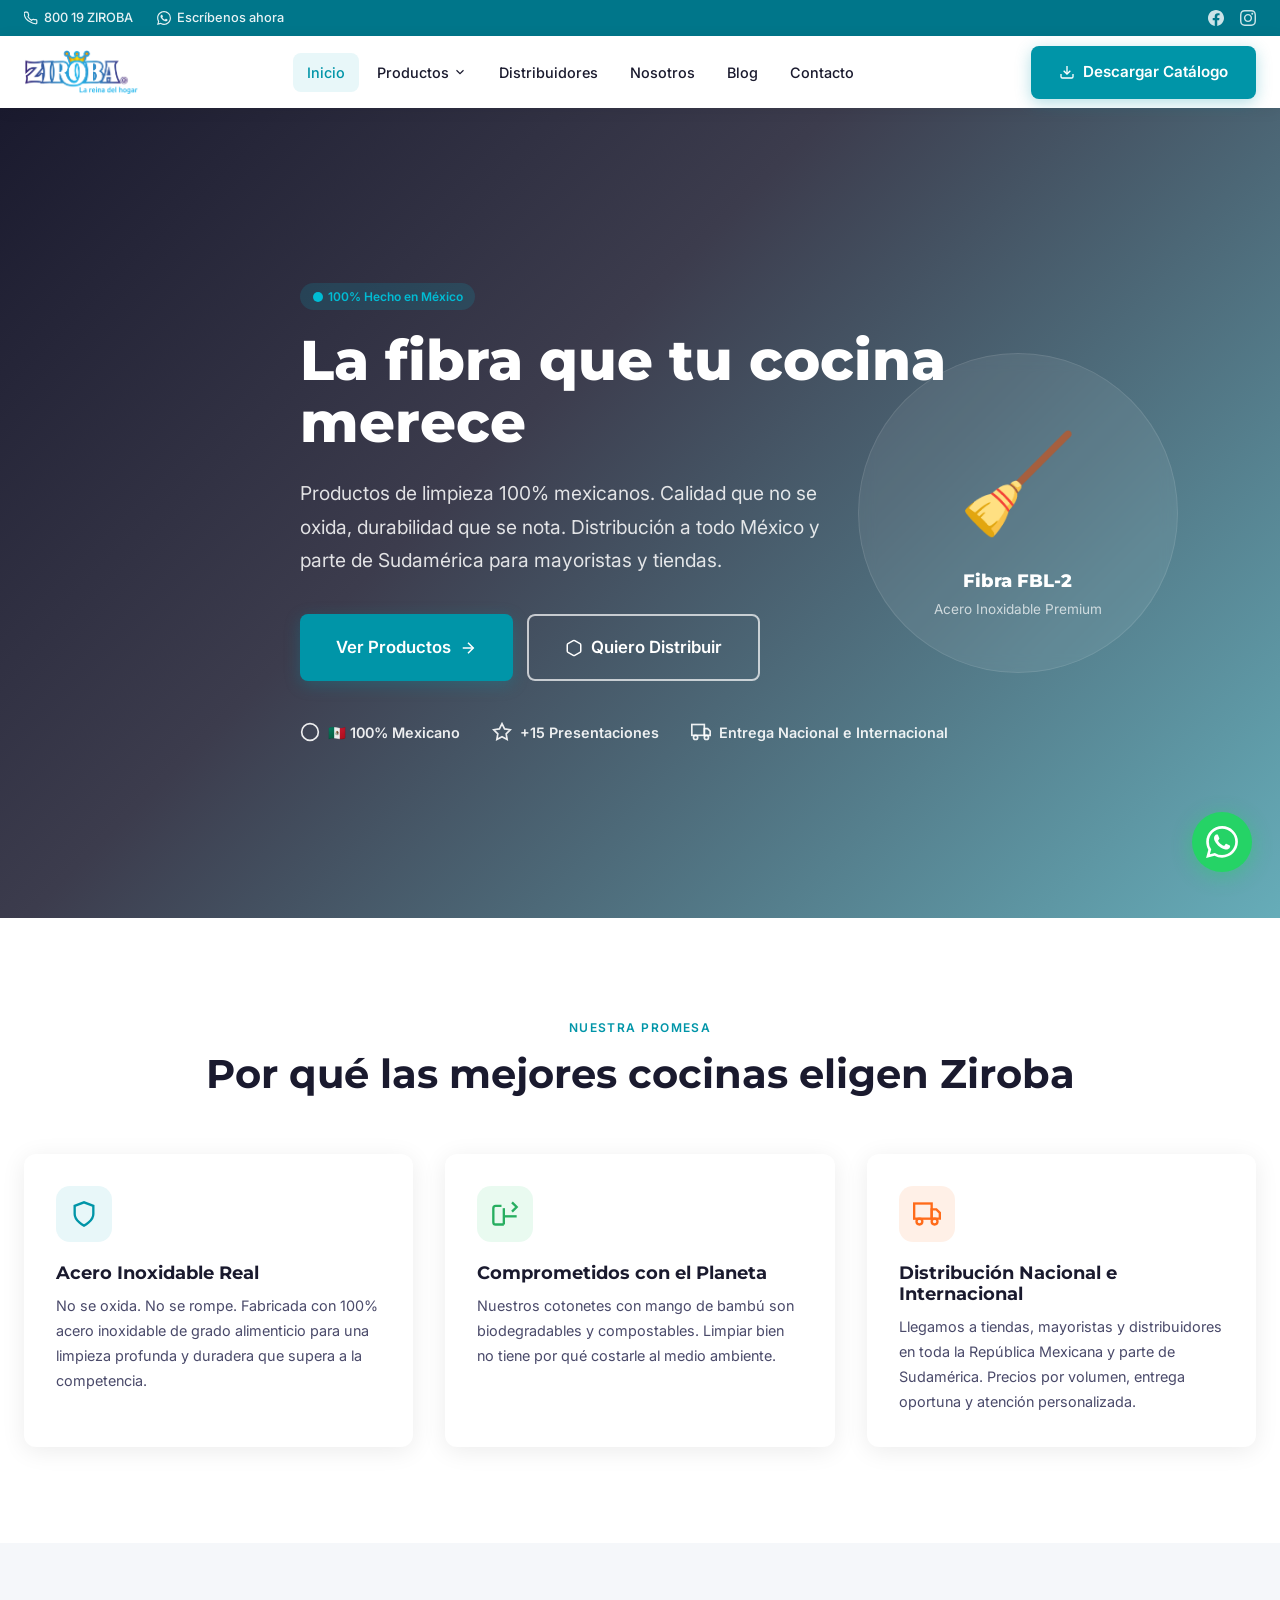
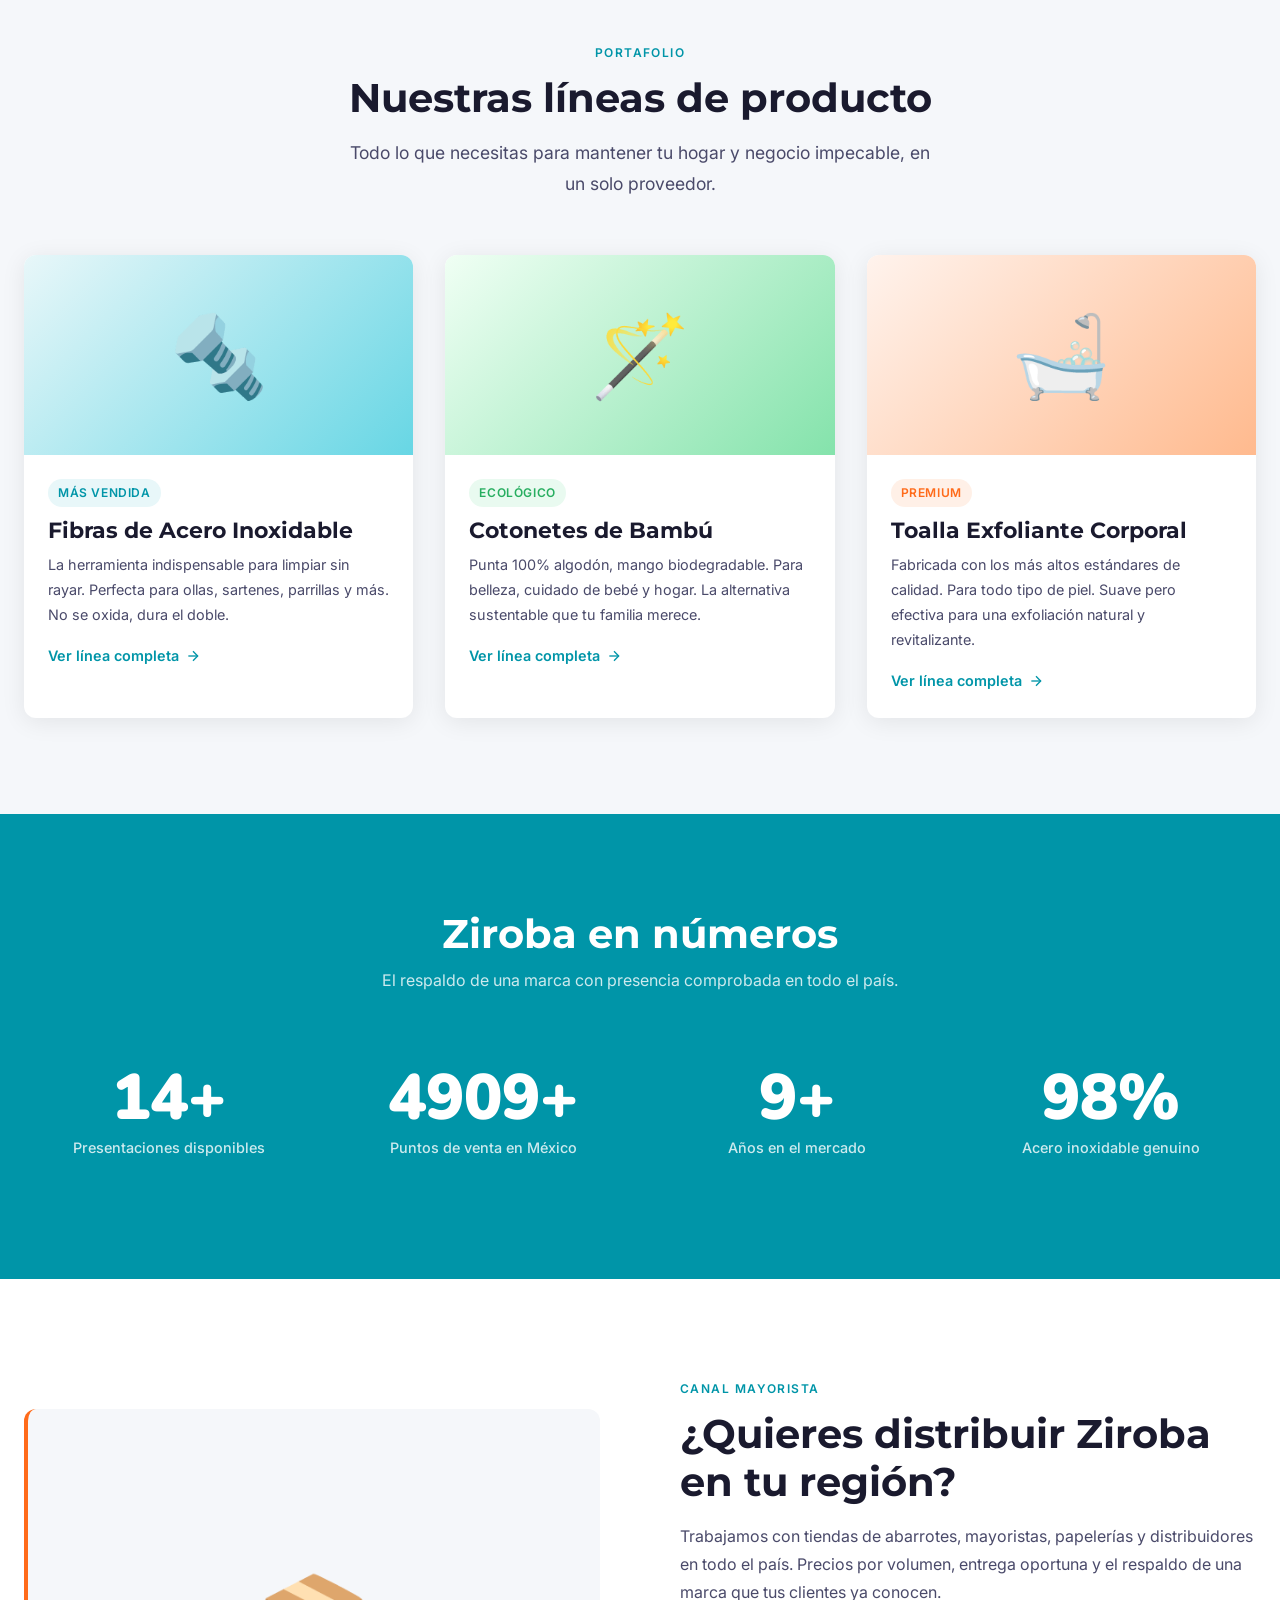
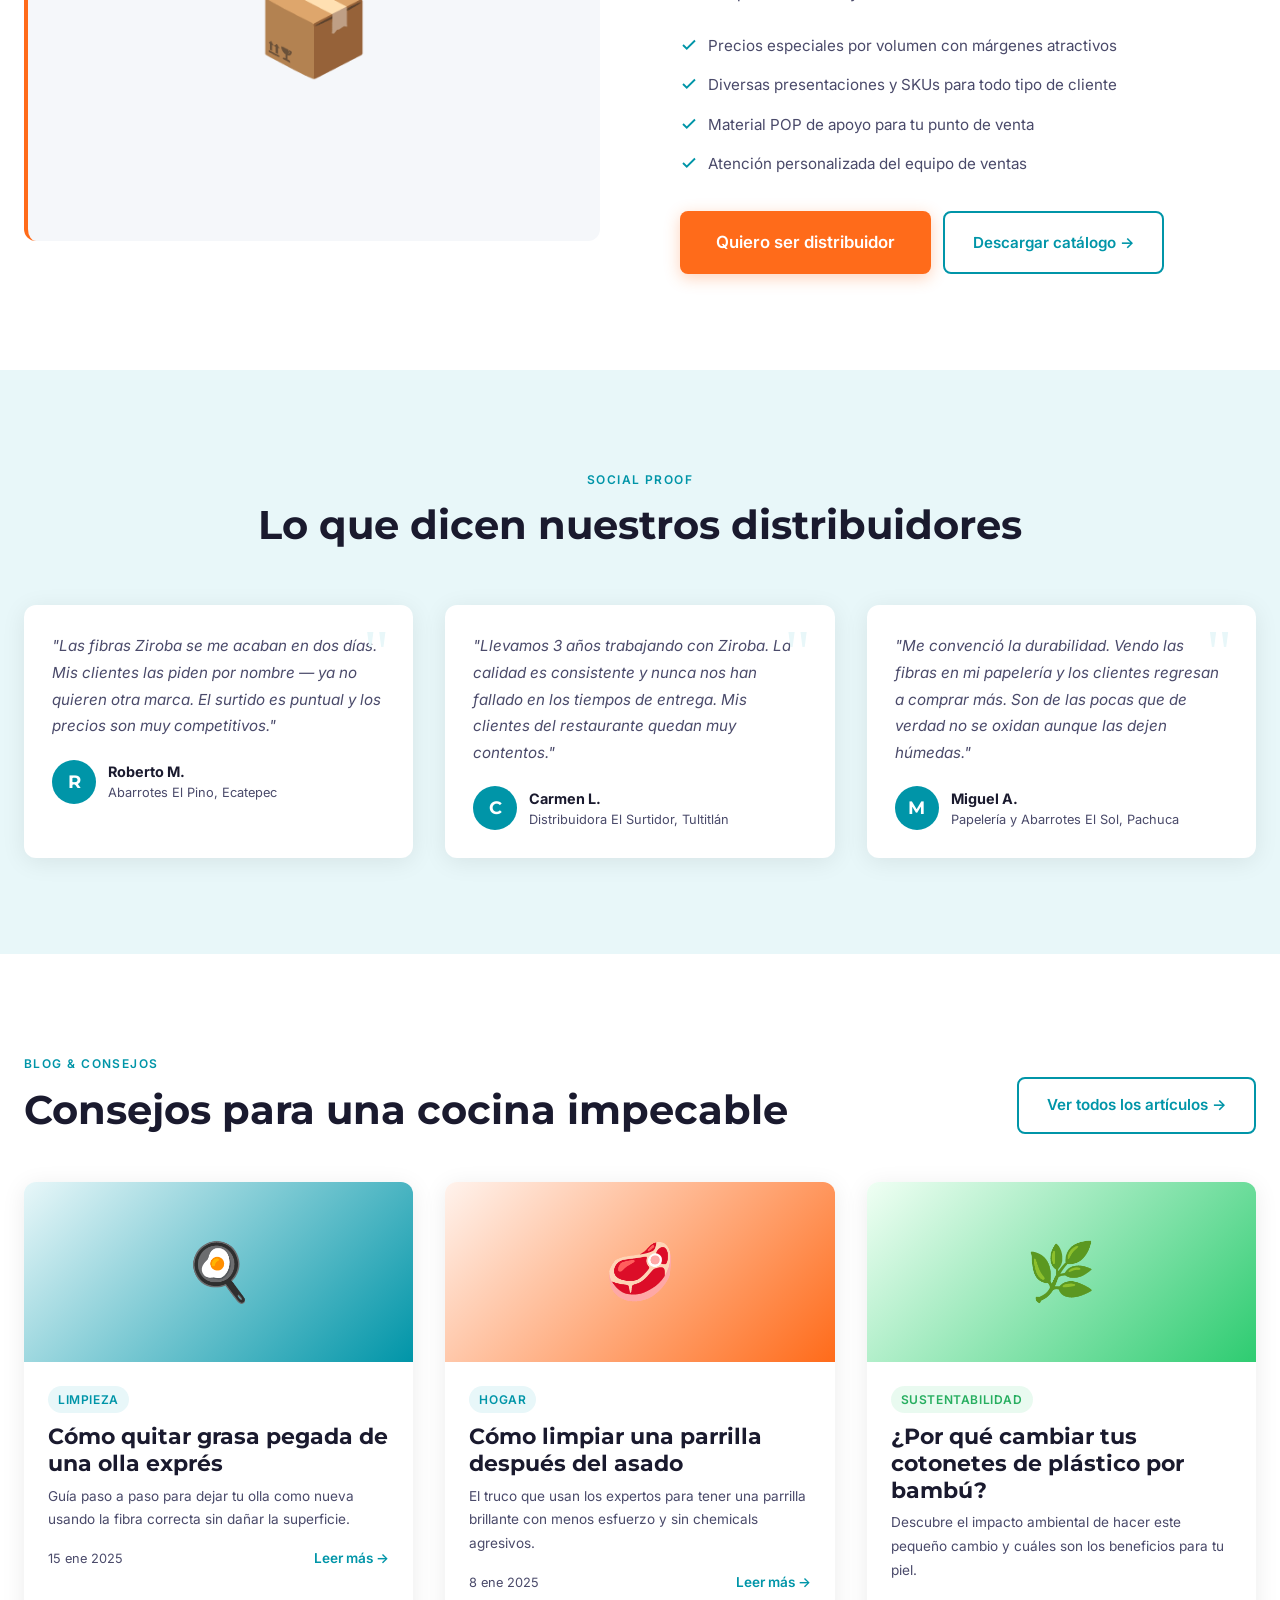
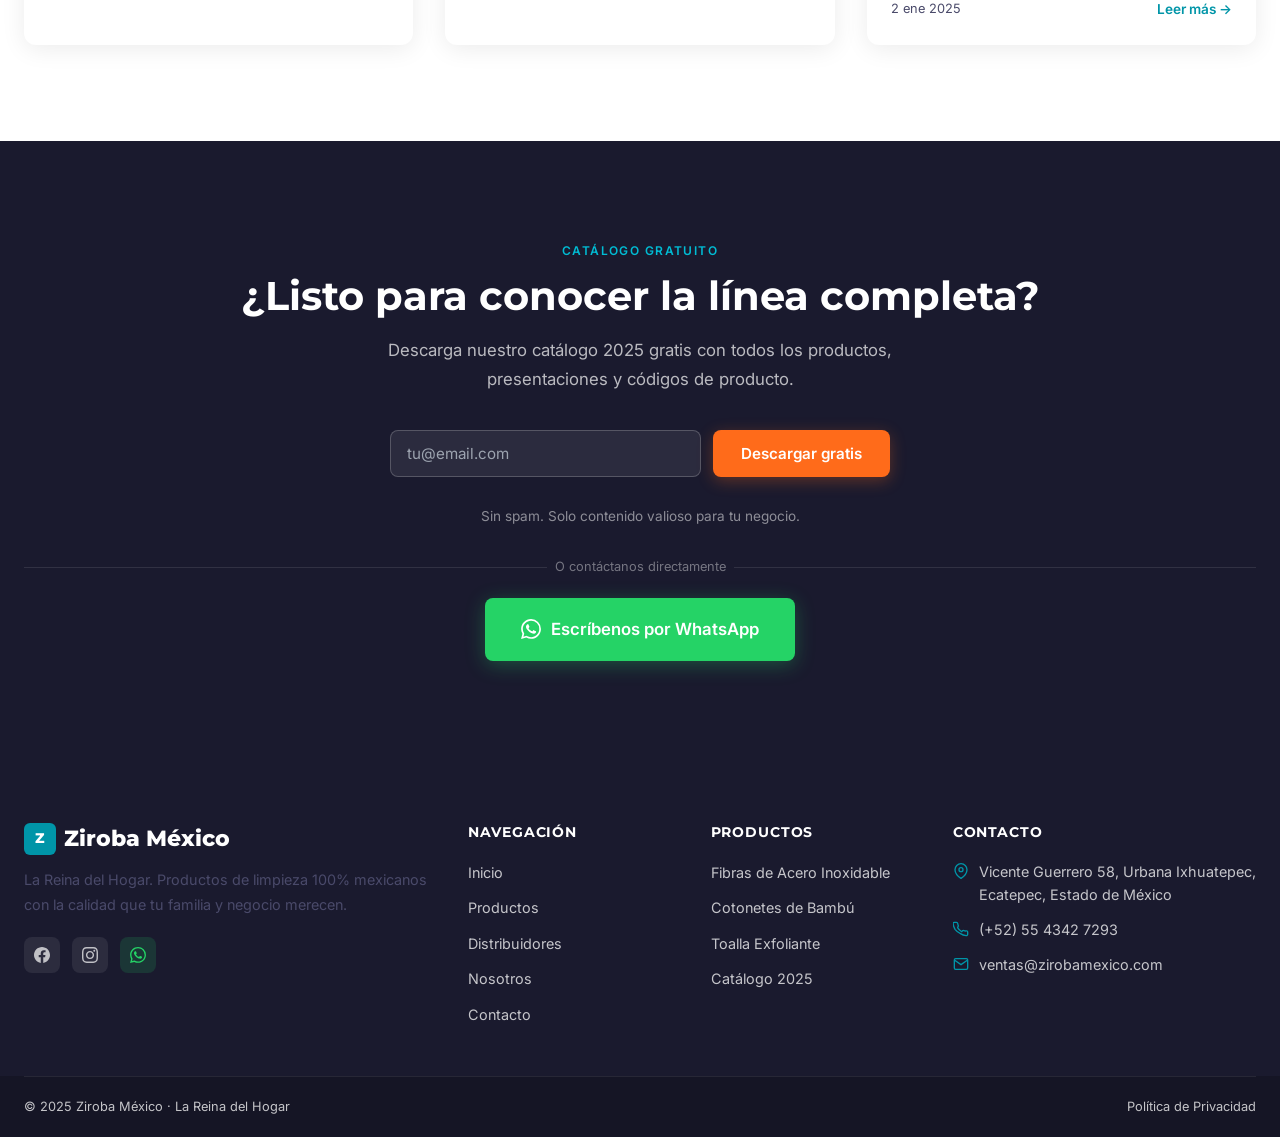
==== index.html @ 5c54e31a "CAMBIOS CON CLAUDE" ====
<!DOCTYPE html>
<html lang="es-MX">
<head>
  <meta charset="UTF-8">
  <meta name="viewport" content="width=device-width, initial-scale=1.0">
  <title>Ziroba México — Fibras de Acero Inoxidable y Productos de Limpieza para el Hogar</title>
  <meta name="description" content="Distribuidores de fibras de acero inoxidable, cotonetes y productos de limpieza 100% mexicanos. Venta por mayoreo para distribuidores y tiendas. Conoce nuestro catálogo.">
  <meta property="og:title" content="Ziroba México — La Reina del Hogar">
  <meta property="og:description" content="Fibras de acero inoxidable y productos de limpieza 100% mexicanos. Distribución nacional para mayoristas y tiendas.">
  <meta property="og:type" content="website">
  <link rel="stylesheet" href="css/main.css">
</head>
<body>

  <!-- UTILITY BAR -->
  <div class="utility-bar">
    <div class="container">
      <div class="utility-bar__inner">
        <div class="utility-bar__contact">
          <a href="tel:+525543427293" class="utility-bar__item">
            <svg xmlns="http://www.w3.org/2000/svg" viewBox="0 0 24 24" fill="none" stroke="currentColor" stroke-width="2"><path d="M22 16.92v3a2 2 0 01-2.18 2 19.79 19.79 0 01-8.63-3.07A19.5 19.5 0 013.07 12.5 19.79 19.79 0 01.12 4 2 2 0 012.1 2h3a2 2 0 012 1.72c.127.96.361 1.903.7 2.81a2 2 0 01-.45 2.11L6.91 9.91a16 16 0 006.17 6.17l1.08-1.34a2 2 0 012.11-.45c.907.339 1.85.573 2.81.7A2 2 0 0122 16.92z"/></svg>
            800 19 ZIROBA
          </a>
          <a href="https://wa.me/525543427293?text=Hola%2C+me+interesa+conocer+los+productos+Ziroba+y+ser+distribuidor." target="_blank" rel="noopener" class="utility-bar__item">
            <svg xmlns="http://www.w3.org/2000/svg" viewBox="0 0 24 24" fill="currentColor"><path d="M17.472 14.382c-.297-.149-1.758-.867-2.03-.967-.273-.099-.471-.148-.67.15-.197.297-.767.966-.94 1.164-.173.199-.347.223-.644.075-.297-.15-1.255-.463-2.39-1.475-.883-.788-1.48-1.761-1.653-2.059-.173-.297-.018-.458.13-.606.134-.133.298-.347.446-.52.149-.174.198-.298.298-.497.099-.198.05-.371-.025-.52-.075-.149-.669-1.612-.916-2.207-.242-.579-.487-.5-.669-.51-.173-.008-.371-.01-.57-.01-.198 0-.52.074-.792.372-.272.297-1.04 1.016-1.04 2.479 0 1.462 1.065 2.875 1.213 3.074.149.198 2.096 3.2 5.077 4.487.709.306 1.262.489 1.694.625.712.227 1.36.195 1.871.118.571-.085 1.758-.719 2.006-1.413.248-.694.248-1.289.173-1.413-.074-.124-.272-.198-.57-.347m-5.421 7.403h-.004a9.87 9.87 0 01-5.031-1.378l-.361-.214-3.741.982.998-3.648-.235-.374a9.86 9.86 0 01-1.51-5.26c.001-5.45 4.436-9.884 9.888-9.884 2.64 0 5.122 1.03 6.988 2.898a9.825 9.825 0 012.893 6.994c-.003 5.45-4.437 9.884-9.885 9.884m8.413-18.297A11.815 11.815 0 0012.05 0C5.495 0 .16 5.335.157 11.892c0 2.096.547 4.142 1.588 5.945L.057 24l6.305-1.654a11.882 11.882 0 005.683 1.448h.005c6.554 0 11.89-5.335 11.893-11.893a11.821 11.821 0 00-3.48-8.413z"/></svg>
            Escríbenos ahora
          </a>
        </div>
        <div class="utility-bar__socials">
          <a href="#" aria-label="Facebook" rel="noopener">
            <svg xmlns="http://www.w3.org/2000/svg" viewBox="0 0 24 24" fill="currentColor"><path d="M24 12.073c0-6.627-5.373-12-12-12s-12 5.373-12 12c0 5.99 4.388 10.954 10.125 11.854v-8.385H7.078v-3.47h3.047V9.43c0-3.007 1.792-4.669 4.533-4.669 1.312 0 2.686.235 2.686.235v2.953H15.83c-1.491 0-1.956.925-1.956 1.874v2.25h3.328l-.532 3.47h-2.796v8.385C19.612 23.027 24 18.062 24 12.073z"/></svg>
          </a>
          <a href="#" aria-label="Instagram" rel="noopener">
            <svg xmlns="http://www.w3.org/2000/svg" viewBox="0 0 24 24" fill="currentColor"><path d="M12 2.163c3.204 0 3.584.012 4.85.07 3.252.148 4.771 1.691 4.919 4.919.058 1.265.069 1.645.069 4.849 0 3.205-.012 3.584-.069 4.849-.149 3.225-1.664 4.771-4.919 4.919-1.266.058-1.644.07-4.85.07-3.204 0-3.584-.012-4.849-.07-3.26-.149-4.771-1.699-4.919-4.92-.058-1.265-.07-1.644-.07-4.849 0-3.204.013-3.583.07-4.849.149-3.227 1.664-4.771 4.919-4.919 1.266-.057 1.645-.069 4.849-.069zm0-2.163c-3.259 0-3.667.014-4.947.072-4.358.2-6.78 2.618-6.98 6.98-.059 1.281-.073 1.689-.073 4.948 0 3.259.014 3.668.072 4.948.2 4.358 2.618 6.78 6.98 6.98 1.281.058 1.689.072 4.948.072 3.259 0 3.668-.014 4.948-.072 4.354-.2 6.782-2.618 6.979-6.98.059-1.28.073-1.689.073-4.948 0-3.259-.014-3.667-.072-4.947-.196-4.354-2.617-6.78-6.979-6.98-1.281-.059-1.69-.073-4.949-.073zm0 5.838c-3.403 0-6.162 2.759-6.162 6.162s2.759 6.163 6.162 6.163 6.162-2.759 6.162-6.163c0-3.403-2.759-6.162-6.162-6.162zm0 10.162c-2.209 0-4-1.79-4-4 0-2.209 1.791-4 4-4s4 1.791 4 4c0 2.21-1.791 4-4 4zm6.406-11.845c-.796 0-1.441.645-1.441 1.44s.645 1.44 1.441 1.44c.795 0 1.439-.645 1.439-1.44s-.644-1.44-1.439-1.44z"/></svg>
          </a>
        </div>
      </div>
    </div>
  </div>

  <!-- NAVBAR -->
  <nav class="navbar" role="navigation" aria-label="Menú principal">
    <div class="container">
      <div class="navbar__inner">
        <a href="index.html" class="navbar__logo">
          <img src="imagenes/zirobalogo.png" alt="Ziroba México" style="height:44px;width:auto;object-fit:contain;">
        </a>

        <div class="navbar__nav">
          <a href="index.html" class="navbar__link">Inicio</a>
          <div class="navbar__dropdown">
            <a href="productos.html" class="navbar__link navbar__dropdown-toggle">
              Productos
              <svg xmlns="http://www.w3.org/2000/svg" viewBox="0 0 24 24" fill="none" stroke="currentColor" stroke-width="2"><polyline points="6 9 12 15 18 9"/></svg>
            </a>
            <div class="navbar__dropdown-menu">
              <a href="productos.html#fibras" class="navbar__dropdown-item">
                <svg xmlns="http://www.w3.org/2000/svg" viewBox="0 0 24 24" fill="none" stroke="currentColor" stroke-width="2"><circle cx="12" cy="12" r="10"/><line x1="12" y1="8" x2="12" y2="16"/><line x1="8" y1="12" x2="16" y2="12"/></svg>
                Fibras de Acero Inoxidable
              </a>
              <a href="productos.html#cotonetes" class="navbar__dropdown-item">
                <svg xmlns="http://www.w3.org/2000/svg" viewBox="0 0 24 24" fill="none" stroke="currentColor" stroke-width="2"><path d="M12 2v20M2 12h20"/></svg>
                Cotonetes de Bambú
              </a>
              <a href="productos.html#toallas" class="navbar__dropdown-item">
                <svg xmlns="http://www.w3.org/2000/svg" viewBox="0 0 24 24" fill="none" stroke="currentColor" stroke-width="2"><rect x="3" y="3" width="18" height="18" rx="3"/></svg>
                Toalla Exfoliante
              </a>
            </div>
          </div>
          <a href="distribuidores.html" class="navbar__link">Distribuidores</a>
          <a href="nosotros.html" class="navbar__link">Nosotros</a>
          <!--  <a href="donde-comprar.html" class="navbar__link">Dóndee Comprar</a> -->
          <a href="blog.html" class="navbar__link">Blog</a>
          <a href="contacto.html" class="navbar__link">Contacto</a>
        </div>

        <a href="catalogo.html" class="btn btn--primary navbar__cta">
          <svg xmlns="http://www.w3.org/2000/svg" width="16" height="16" viewBox="0 0 24 24" fill="none" stroke="currentColor" stroke-width="2"><path d="M21 15v4a2 2 0 01-2 2H5a2 2 0 01-2-2v-4"/><polyline points="7 10 12 15 17 10"/><line x1="12" y1="15" x2="12" y2="3"/></svg>
          Descargar Catálogo
        </a>

        <button class="navbar__hamburger" aria-label="Abrir menú" aria-expanded="false">
          <span></span><span></span><span></span>
        </button>
      </div>
    </div>
  </nav>

  <!-- MOBILE MENU -->
  <div class="navbar__mobile" role="dialog" aria-modal="true" aria-label="Menú móvil">
    <a href="index.html" class="navbar__mobile-link">Inicio</a>
    <div>
      <a href="productos.html" class="navbar__mobile-link">Productos ▾</a>
      <div class="navbar__mobile-sub">
        <a href="productos.html#fibras">Fibras de Acero Inoxidable</a>
        <a href="productos.html#cotonetes">Cotonetes de Bambú</a>
        <a href="productos.html#toallas">Toalla Exfoliante</a>
      </div>
    </div>
    <a href="distribuidores.html" class="navbar__mobile-link">Distribuidores</a>
    <a href="nosotros.html" class="navbar__mobile-link">Nosotros</a>
    <!-- <a href="donde-comprar.html" class="navbar__mobile-link">Dónde Comprar</a> -->
    <a href="blog.html" class="navbar__mobile-link">Blog</a>
    <a href="contacto.html" class="navbar__mobile-link">Contacto</a>
    <div class="navbar__mobile-ctas">
      <a href="catalogo.html" class="btn btn--primary" style="justify-content:center;">Descargar Catálogo</a>
      <a href="https://wa.me/525543427293?text=Hola%2C+me+interesa+conocer+los+productos+Ziroba." target="_blank" rel="noopener" class="navbar__mobile-wa">
        <svg xmlns="http://www.w3.org/2000/svg" width="20" height="20" viewBox="0 0 24 24" fill="currentColor"><path d="M17.472 14.382c-.297-.149-1.758-.867-2.03-.967-.273-.099-.471-.148-.67.15-.197.297-.767.966-.94 1.164-.173.199-.347.223-.644.075-.297-.15-1.255-.463-2.39-1.475-.883-.788-1.48-1.761-1.653-2.059-.173-.297-.018-.458.13-.606.134-.133.298-.347.446-.52.149-.174.198-.298.298-.497.099-.198.05-.371-.025-.52-.075-.149-.669-1.612-.916-2.207-.242-.579-.487-.5-.669-.51-.173-.008-.371-.01-.57-.01-.198 0-.52.074-.792.372-.272.297-1.04 1.016-1.04 2.479 0 1.462 1.065 2.875 1.213 3.074.149.198 2.096 3.2 5.077 4.487.709.306 1.262.489 1.694.625.712.227 1.36.195 1.871.118.571-.085 1.758-.719 2.006-1.413.248-.694.248-1.289.173-1.413-.074-.124-.272-.198-.57-.347m-5.421 7.403h-.004a9.87 9.87 0 01-5.031-1.378l-.361-.214-3.741.982.998-3.648-.235-.374a9.86 9.86 0 01-1.51-5.26c.001-5.45 4.436-9.884 9.888-9.884 2.64 0 5.122 1.03 6.988 2.898a9.825 9.825 0 012.893 6.994c-.003 5.45-4.437 9.884-9.885 9.884m8.413-18.297A11.815 11.815 0 0012.05 0C5.495 0 .16 5.335.157 11.892c0 2.096.547 4.142 1.588 5.945L.057 24l6.305-1.654a11.882 11.882 0 005.683 1.448h.005c6.554 0 11.89-5.335 11.893-11.893a11.821 11.821 0 00-3.48-8.413z"/></svg>
        Escríbenos por WhatsApp
      </a>
    </div>
  </div>

  <!-- HERO -->
  <section class="hero" style="
    min-height: 90vh;
    background: linear-gradient(135deg, #1A1A2E 0%, rgba(26,26,46,0.85) 40%, rgba(0,118,138,0.6) 100%),
                url('https://images.unsplash.com/photo-1556909114-f6e7ad7d3136?w=1400&q=80') center/cover no-repeat;
    display: flex;
    align-items: center;
    position: relative;
    overflow: hidden;
  ">
    <div class="container" style="position:relative;z-index:2;padding-top:40px;padding-bottom:40px;">
      <div style="max-width:680px;">
        <div class="badge badge--teal" style="margin-bottom:20px;background:rgba(0,188,212,.15);color:#00BCD4;">
          <svg xmlns="http://www.w3.org/2000/svg" width="12" height="12" viewBox="0 0 24 24" fill="currentColor"><circle cx="12" cy="12" r="10"/></svg>
          100% Hecho en México
        </div>
        <h1 style="color:white;margin-bottom:24px;line-height:1.1;">
          La fibra que tu cocina merece
        </h1>
        <p style="color:rgba(255,255,255,.85);font-size:1.2rem;margin-bottom:36px;max-width:560px;">
          Productos de limpieza 100% mexicanos. Calidad que no se oxida, durabilidad que se nota. Distribución a todo México y parte de Sudamérica para mayoristas y tiendas.
        </p>
        <div style="display:flex;flex-wrap:wrap;gap:14px;margin-bottom:40px;">
          <a href="productos.html" class="btn btn--primary btn--lg">
            Ver Productos
            <svg xmlns="http://www.w3.org/2000/svg" width="18" height="18" viewBox="0 0 24 24" fill="none" stroke="currentColor" stroke-width="2"><line x1="5" y1="12" x2="19" y2="12"/><polyline points="12 5 19 12 12 19"/></svg>
          </a>
          <a href="distribuidores.html" class="btn btn--outline-white btn--lg">
            <svg xmlns="http://www.w3.org/2000/svg" width="18" height="18" viewBox="0 0 24 24" fill="none" stroke="currentColor" stroke-width="2"><path d="M21 16V8a2 2 0 00-1-1.73l-7-4a2 2 0 00-2 0l-7 4A2 2 0 003 8v8a2 2 0 001 1.73l7 4a2 2 0 002 0l7-4A2 2 0 0021 16z"/></svg>
            Quiero Distribuir
          </a>
        </div>
        <div class="trust-bar" style="justify-content:flex-start;">
          <div class="trust-item">
            <svg xmlns="http://www.w3.org/2000/svg" width="20" height="20" viewBox="0 0 24 24" fill="none" stroke="currentColor" stroke-width="2"><circle cx="12" cy="12" r="10"/></svg>
            🇲🇽 100% Mexicano
          </div>
          <div class="trust-item">
            <svg xmlns="http://www.w3.org/2000/svg" width="20" height="20" viewBox="0 0 24 24" fill="none" stroke="currentColor" stroke-width="2"><polygon points="12 2 15.09 8.26 22 9.27 17 14.14 18.18 21.02 12 17.77 5.82 21.02 7 14.14 2 9.27 8.91 8.26 12 2"/></svg>
            +15 Presentaciones
          </div>
          <div class="trust-item">
            <svg xmlns="http://www.w3.org/2000/svg" width="20" height="20" viewBox="0 0 24 24" fill="none" stroke="currentColor" stroke-width="2"><rect x="1" y="3" width="15" height="13"/><polygon points="16 8 20 8 23 11 23 16 16 16 16 8"/><circle cx="5.5" cy="18.5" r="2.5"/><circle cx="18.5" cy="18.5" r="2.5"/></svg>
            Entrega Nacional e Internacional
          </div>
        </div>
      </div>
    </div>
    <!-- floating product visual -->
    <div style="
      position:absolute;right:8%;top:50%;transform:translateY(-50%);
      width:320px;height:320px;
      background:rgba(255,255,255,.07);
      border-radius:50%;
      display:flex;align-items:center;justify-content:center;
      backdrop-filter:blur(8px);
      border:1px solid rgba(255,255,255,.1);
    " class="reveal reveal-delay-2">
      <div style="text-align:center;color:white;">
        <div style="font-size:6rem;margin-bottom:8px;">🧹</div>
        <div style="font-family:'Montserrat',sans-serif;font-weight:800;font-size:1.1rem;">Fibra FBL-2</div>
        <div style="font-size:.85rem;opacity:.7;margin-top:4px;">Acero Inoxidable Premium</div>
      </div>
    </div>
  </section>

  <!-- PROPUESTA DE VALOR — 3 pilares -->
  <section class="section">
    <div class="container">
      <div class="text-center" style="margin-bottom:56px;">
        <span class="section-label">Nuestra promesa</span>
        <h2 class="section-title">Por qué las mejores cocinas eligen Ziroba</h2>
      </div>
      <div class="grid-3">
        <div class="feature-card reveal">
          <div class="feature-card__icon">
            <svg xmlns="http://www.w3.org/2000/svg" viewBox="0 0 24 24" fill="none" stroke="currentColor" stroke-width="2"><path d="M12 22s8-4 8-10V5l-8-3-8 3v7c0 6 8 10 8 10z"/></svg>
          </div>
          <h3 class="feature-card__title">Acero Inoxidable Real</h3>
          <p class="feature-card__text">No se oxida. No se rompe. Fabricada con 100% acero inoxidable de grado alimenticio para una limpieza profunda y duradera que supera a la competencia.</p>
        </div>
        <div class="feature-card reveal reveal-delay-1">
          <div class="feature-card__icon" style="background:rgba(46,204,113,.1);color:#27ae60;">
            <svg xmlns="http://www.w3.org/2000/svg" viewBox="0 0 24 24" fill="none" stroke="currentColor" stroke-width="2"><path d="M11 21H4a2 2 0 01-2-2V7a2 2 0 012-2h5"/><path d="M22 14H11"/><path d="M11 7v14"/><path d="M18 2l4 4-4 4"/></svg>
          </div>
          <h3 class="feature-card__title">Comprometidos con el Planeta</h3>
          <p class="feature-card__text">Nuestros cotonetes con mango de bambú son biodegradables y compostables. Limpiar bien no tiene por qué costarle al medio ambiente.</p>
        </div>
        <div class="feature-card reveal reveal-delay-2">
          <div class="feature-card__icon" style="background:rgba(255,107,26,.1);color:var(--orange);">
            <svg xmlns="http://www.w3.org/2000/svg" viewBox="0 0 24 24" fill="none" stroke="currentColor" stroke-width="2"><rect x="1" y="3" width="15" height="13"/><polygon points="16 8 20 8 23 11 23 16 16 16 16 8"/><circle cx="5.5" cy="18.5" r="2.5"/><circle cx="18.5" cy="18.5" r="2.5"/></svg>
          </div>
          <h3 class="feature-card__title">Distribución Nacional e Internacional</h3>
          <p class="feature-card__text">Llegamos a tiendas, mayoristas y distribuidores en toda la República Mexicana y parte de Sudamérica. Precios por volumen, entrega oportuna y atención personalizada.</p>
        </div>
      </div>
    </div>
  </section>

  <!-- LÍNEAS DE PRODUCTO -->
  <section class="section section--alt">
    <div class="container">
      <div class="text-center" style="margin-bottom:56px;">
        <span class="section-label">Portafolio</span>
        <h2 class="section-title">Nuestras líneas de producto</h2>
        <p class="section-subtitle center">Todo lo que necesitas para mantener tu hogar y negocio impecable, en un solo proveedor.</p>
      </div>
      <div class="grid-3">
        <div class="card reveal">
          <div style="height:200px;background:linear-gradient(135deg,#E8F7F9,#00BCD4 180%);display:flex;align-items:center;justify-content:center;font-size:5rem;">🔩</div>
          <div class="card__body">
            <span class="card__badge">Más vendida</span>
            <h3 class="card__title">Fibras de Acero Inoxidable</h3>
            <p class="card__text">La herramienta indispensable para limpiar sin rayar. Perfecta para ollas, sartenes, parrillas y más. No se oxida, dura el doble.</p>
            <a href="productos.html#fibras" class="card__link">
              Ver línea completa
              <svg xmlns="http://www.w3.org/2000/svg" width="16" height="16" viewBox="0 0 24 24" fill="none" stroke="currentColor" stroke-width="2"><line x1="5" y1="12" x2="19" y2="12"/><polyline points="12 5 19 12 12 19"/></svg>
            </a>
          </div>
        </div>
        <div class="card reveal reveal-delay-1">
          <div style="height:200px;background:linear-gradient(135deg,#F0FFF4,#2ECC71 180%);display:flex;align-items:center;justify-content:center;font-size:5rem;">🪄</div>
          <div class="card__body">
            <span class="card__badge badge--green">Ecológico</span>
            <h3 class="card__title">Cotonetes de Bambú</h3>
            <p class="card__text">Punta 100% algodón, mango biodegradable. Para belleza, cuidado de bebé y hogar. La alternativa sustentable que tu familia merece.</p>
            <a href="productos.html#cotonetes" class="card__link">
              Ver línea completa
              <svg xmlns="http://www.w3.org/2000/svg" width="16" height="16" viewBox="0 0 24 24" fill="none" stroke="currentColor" stroke-width="2"><line x1="5" y1="12" x2="19" y2="12"/><polyline points="12 5 19 12 12 19"/></svg>
            </a>
          </div>
        </div>
        <div class="card reveal reveal-delay-2">
          <div style="height:200px;background:linear-gradient(135deg,#FFF3ED,#FF8C42 180%);display:flex;align-items:center;justify-content:center;font-size:5rem;">🛁</div>
          <div class="card__body">
            <span class="card__badge badge--orange">Premium</span>
            <h3 class="card__title">Toalla Exfoliante Corporal</h3>
            <p class="card__text">Fabricada con los más altos estándares de calidad. Para todo tipo de piel. Suave pero efectiva para una exfoliación natural y revitalizante.</p>
            <a href="productos.html#toallas" class="card__link">
              Ver línea completa
              <svg xmlns="http://www.w3.org/2000/svg" width="16" height="16" viewBox="0 0 24 24" fill="none" stroke="currentColor" stroke-width="2"><line x1="5" y1="12" x2="19" y2="12"/><polyline points="12 5 19 12 12 19"/></svg>
            </a>
          </div>
        </div>
      </div>
    </div>
  </section>

  <!-- ESTADÍSTICAS -->
  <section class="section section--teal">
    <div class="container">
      <div class="text-center" style="margin-bottom:48px;">
        <h2 style="color:white;">Ziroba en números</h2>
        <p style="color:rgba(255,255,255,.8);margin-top:8px;">El respaldo de una marca con presencia comprobada en todo el país.</p>
      </div>
      <div class="grid-4">
        <div class="stat-card reveal">
          <div class="stat-card__number" data-counter data-target="15" data-suffix="+">0+</div>
          <div class="stat-card__label">Presentaciones disponibles</div>
        </div>
        <div class="stat-card reveal reveal-delay-1">
          <div class="stat-card__number" data-counter data-target="5000" data-suffix="+">0+</div>
          <div class="stat-card__label">Puntos de venta en México</div>
        </div>
        <div class="stat-card reveal reveal-delay-2">
          <div class="stat-card__number" data-counter data-target="10" data-suffix="+">0+</div>
          <div class="stat-card__label">Años en el mercado</div>
        </div>
        <div class="stat-card reveal reveal-delay-3">
          <div class="stat-card__number" data-counter data-target="100" data-suffix="%">0%</div>
          <div class="stat-card__label">Acero inoxidable genuino</div>
        </div>
      </div>
    </div>
  </section>

  <!-- DISTRIBUIDORES SPLIT -->
  <section class="section">
    <div class="container">
      <div class="split">
        <div style="background:var(--gray-light);border-radius:var(--radius);aspect-ratio:4/3;display:flex;align-items:center;justify-content:center;font-size:6rem;border-left:4px solid var(--orange);" class="reveal">
          📦
        </div>
        <div class="reveal reveal-delay-1">
          <span class="section-label">Canal mayorista</span>
          <h2 class="section-title">¿Quieres distribuir Ziroba en tu región?</h2>
          <p style="margin-bottom:28px;">Trabajamos con tiendas de abarrotes, mayoristas, papelerías y distribuidores en todo el país. Precios por volumen, entrega oportuna y el respaldo de una marca que tus clientes ya conocen.</p>
          <ul class="checklist" style="margin-bottom:32px;">
            <li class="checklist__item">
              <span class="checklist__icon"><svg xmlns="http://www.w3.org/2000/svg" viewBox="0 0 24 24" fill="none" stroke="currentColor" stroke-width="2.5"><polyline points="20 6 9 17 4 12"/></svg></span>
              Precios especiales por volumen con márgenes atractivos
            </li>
            <li class="checklist__item">
              <span class="checklist__icon"><svg xmlns="http://www.w3.org/2000/svg" viewBox="0 0 24 24" fill="none" stroke="currentColor" stroke-width="2.5"><polyline points="20 6 9 17 4 12"/></svg></span>
              Diversas presentaciones y SKUs para todo tipo de cliente
            </li>
            <li class="checklist__item">
              <span class="checklist__icon"><svg xmlns="http://www.w3.org/2000/svg" viewBox="0 0 24 24" fill="none" stroke="currentColor" stroke-width="2.5"><polyline points="20 6 9 17 4 12"/></svg></span>
              Material POP de apoyo para tu punto de venta
            </li>
            <li class="checklist__item">
              <span class="checklist__icon"><svg xmlns="http://www.w3.org/2000/svg" viewBox="0 0 24 24" fill="none" stroke="currentColor" stroke-width="2.5"><polyline points="20 6 9 17 4 12"/></svg></span>
              Atención personalizada del equipo de ventas
            </li>
          </ul>
          <div style="display:flex;flex-wrap:wrap;gap:12px;">
            <a href="distribuidores.html" class="btn btn--orange btn--lg">Quiero ser distribuidor</a>
            <a href="catalogo.html" class="btn btn--outline-teal">
              Descargar catálogo →
            </a>
          </div>
        </div>
      </div>
    </div>
  </section>

  <!-- TESTIMONIOS -->
  <section class="section section--pale">
    <div class="container">
      <div class="text-center" style="margin-bottom:56px;">
        <span class="section-label">Social proof</span>
        <h2 class="section-title">Lo que dicen nuestros distribuidores</h2>
      </div>
      <div class="grid-3">
        <div class="testimonial-card reveal">
          <p class="testimonial-card__text">"Las fibras Ziroba se me acaban en dos días. Mis clientes las piden por nombre — ya no quieren otra marca. El surtido es puntual y los precios son muy competitivos."</p>
          <div class="testimonial-card__author">
            <div class="testimonial-card__avatar">R</div>
            <div>
              <div class="testimonial-card__name">Roberto M.</div>
              <div class="testimonial-card__role">Abarrotes El Pino, Ecatepec</div>
            </div>
          </div>
        </div>
        <div class="testimonial-card reveal reveal-delay-1">
          <p class="testimonial-card__text">"Llevamos 3 años trabajando con Ziroba. La calidad es consistente y nunca nos han fallado en los tiempos de entrega. Mis clientes del restaurante quedan muy contentos."</p>
          <div class="testimonial-card__author">
            <div class="testimonial-card__avatar">C</div>
            <div>
              <div class="testimonial-card__name">Carmen L.</div>
              <div class="testimonial-card__role">Distribuidora El Surtidor, Tultitlán</div>
            </div>
          </div>
        </div>
        <div class="testimonial-card reveal reveal-delay-2">
          <p class="testimonial-card__text">"Me convenció la durabilidad. Vendo las fibras en mi papelería y los clientes regresan a comprar más. Son de las pocas que de verdad no se oxidan aunque las dejen húmedas."</p>
          <div class="testimonial-card__author">
            <div class="testimonial-card__avatar">M</div>
            <div>
              <div class="testimonial-card__name">Miguel A.</div>
              <div class="testimonial-card__role">Papelería y Abarrotes El Sol, Pachuca</div>
            </div>
          </div>
        </div>
      </div>
    </div>
  </section>

  <!-- BLOG PREVIEW -->
  <section class="section">
    <div class="container">
      <div style="display:flex;align-items:flex-end;justify-content:space-between;margin-bottom:48px;flex-wrap:wrap;gap:16px;">
        <div>
          <span class="section-label">Blog & consejos</span>
          <h2 class="section-title" style="margin-bottom:0;">Consejos para una cocina impecable</h2>
        </div>
        <a href="blog.html" class="btn btn--outline-teal">Ver todos los artículos →</a>
      </div>
      <div class="grid-3">
        <article class="card reveal">
          <div style="height:180px;background:linear-gradient(135deg,#E8F7F9,#0095A8);display:flex;align-items:center;justify-content:center;font-size:3.5rem;">🍳</div>
          <div class="card__body">
            <span class="card__badge">Limpieza</span>
            <h3 class="card__title">Cómo quitar grasa pegada de una olla exprés</h3>
            <p class="card__text" style="font-size:.85rem;">Guía paso a paso para dejar tu olla como nueva usando la fibra correcta sin dañar la superficie.</p>
            <div style="display:flex;align-items:center;justify-content:space-between;margin-top:16px;">
              <span style="font-size:.8rem;color:var(--gray);">15 ene 2025</span>
              <a href="#" class="card__link" style="font-size:.85rem;">Leer más →</a>
            </div>
          </div>
        </article>
        <article class="card reveal reveal-delay-1">
          <div style="height:180px;background:linear-gradient(135deg,#FFF3ED,#FF6B1A);display:flex;align-items:center;justify-content:center;font-size:3.5rem;">🥩</div>
          <div class="card__body">
            <span class="card__badge">Hogar</span>
            <h3 class="card__title">Cómo limpiar una parrilla después del asado</h3>
            <p class="card__text" style="font-size:.85rem;">El truco que usan los expertos para tener una parrilla brillante con menos esfuerzo y sin chemicals agresivos.</p>
            <div style="display:flex;align-items:center;justify-content:space-between;margin-top:16px;">
              <span style="font-size:.8rem;color:var(--gray);">8 ene 2025</span>
              <a href="#" class="card__link" style="font-size:.85rem;">Leer más →</a>
            </div>
          </div>
        </article>
        <article class="card reveal reveal-delay-2">
          <div style="height:180px;background:linear-gradient(135deg,#F0FFF4,#2ECC71);display:flex;align-items:center;justify-content:center;font-size:3.5rem;">🌿</div>
          <div class="card__body">
            <span class="card__badge badge--green">Sustentabilidad</span>
            <h3 class="card__title">¿Por qué cambiar tus cotonetes de plástico por bambú?</h3>
            <p class="card__text" style="font-size:.85rem;">Descubre el impacto ambiental de hacer este pequeño cambio y cuáles son los beneficios para tu piel.</p>
            <div style="display:flex;align-items:center;justify-content:space-between;margin-top:16px;">
              <span style="font-size:.8rem;color:var(--gray);">2 ene 2025</span>
              <a href="#" class="card__link" style="font-size:.85rem;">Leer más →</a>
            </div>
          </div>
        </article>
      </div>
    </div>
  </section>

  <!-- CTA FINAL / NEWSLETTER -->
  <section class="section section--dark">
    <div class="container text-center">
      <span class="section-label" style="color:var(--teal-light);">Catálogo gratuito</span>
      <h2 style="color:white;margin-bottom:16px;">¿Listo para conocer la línea completa?</h2>
      <p style="color:rgba(255,255,255,.7);font-size:1.05rem;margin-bottom:36px;max-width:520px;margin-left:auto;margin-right:auto;">
        Descarga nuestro catálogo 2025 gratis con todos los productos, presentaciones y códigos de producto.
      </p>
      <form data-form="newsletter" style="max-width:500px;margin:0 auto 28px;">
        <div class="form-inline">
          <input type="email" class="form-control" placeholder="tu@email.com" required style="background:rgba(255,255,255,.08);border-color:rgba(255,255,255,.2);color:white;">
          <button type="submit" class="btn btn--orange" style="white-space:nowrap;">Descargar gratis</button>
        </div>
      </form>
      <p style="color:rgba(255,255,255,.5);font-size:.85rem;margin-bottom:28px;">Sin spam. Solo contenido valioso para tu negocio.</p>
      <div style="display:flex;align-items:center;justify-content:center;gap:8px;">
        <hr style="flex:1;border:none;border-top:1px solid rgba(255,255,255,.1);">
        <span style="color:rgba(255,255,255,.4);font-size:.8rem;white-space:nowrap;">O contáctanos directamente</span>
        <hr style="flex:1;border:none;border-top:1px solid rgba(255,255,255,.1);">
      </div>
      <a href="https://wa.me/525543427293?text=Hola%2C+me+interesa+conocer+los+productos+Ziroba+y+ser+distribuidor." target="_blank" rel="noopener"
        class="btn btn--lg" style="margin-top:20px;background:#25D366;color:white;display:inline-flex;gap:10px;box-shadow:0 4px 20px rgba(37,211,102,.3);">
        <svg xmlns="http://www.w3.org/2000/svg" width="20" height="20" viewBox="0 0 24 24" fill="currentColor"><path d="M17.472 14.382c-.297-.149-1.758-.867-2.03-.967-.273-.099-.471-.148-.67.15-.197.297-.767.966-.94 1.164-.173.199-.347.223-.644.075-.297-.15-1.255-.463-2.39-1.475-.883-.788-1.48-1.761-1.653-2.059-.173-.297-.018-.458.13-.606.134-.133.298-.347.446-.52.149-.174.198-.298.298-.497.099-.198.05-.371-.025-.52-.075-.149-.669-1.612-.916-2.207-.242-.579-.487-.5-.669-.51-.173-.008-.371-.01-.57-.01-.198 0-.52.074-.792.372-.272.297-1.04 1.016-1.04 2.479 0 1.462 1.065 2.875 1.213 3.074.149.198 2.096 3.2 5.077 4.487.709.306 1.262.489 1.694.625.712.227 1.36.195 1.871.118.571-.085 1.758-.719 2.006-1.413.248-.694.248-1.289.173-1.413-.074-.124-.272-.198-.57-.347m-5.421 7.403h-.004a9.87 9.87 0 01-5.031-1.378l-.361-.214-3.741.982.998-3.648-.235-.374a9.86 9.86 0 01-1.51-5.26c.001-5.45 4.436-9.884 9.888-9.884 2.64 0 5.122 1.03 6.988 2.898a9.825 9.825 0 012.893 6.994c-.003 5.45-4.437 9.884-9.885 9.884m8.413-18.297A11.815 11.815 0 0012.05 0C5.495 0 .16 5.335.157 11.892c0 2.096.547 4.142 1.588 5.945L.057 24l6.305-1.654a11.882 11.882 0 005.683 1.448h.005c6.554 0 11.89-5.335 11.893-11.893a11.821 11.821 0 00-3.48-8.413z"/></svg>
        Escríbenos por WhatsApp
      </a>
    </div>
  </section>

  <!-- FOOTER -->
  <footer class="footer">
    <div class="container">
      <div class="footer__grid">
        <div>
          <div class="footer__logo">
            <div class="footer__logo-badge">Z</div>
            Ziroba México
          </div>
          <p class="footer__desc">La Reina del Hogar. Productos de limpieza 100% mexicanos con la calidad que tu familia y negocio merecen.</p>
          <div class="footer__socials">
            <a href="#" class="footer__social-btn" aria-label="Facebook">
              <svg xmlns="http://www.w3.org/2000/svg" viewBox="0 0 24 24" fill="currentColor"><path d="M24 12.073c0-6.627-5.373-12-12-12s-12 5.373-12 12c0 5.99 4.388 10.954 10.125 11.854v-8.385H7.078v-3.47h3.047V9.43c0-3.007 1.792-4.669 4.533-4.669 1.312 0 2.686.235 2.686.235v2.953H15.83c-1.491 0-1.956.925-1.956 1.874v2.25h3.328l-.532 3.47h-2.796v8.385C19.612 23.027 24 18.062 24 12.073z"/></svg>
            </a>
            <a href="#" class="footer__social-btn" aria-label="Instagram">
              <svg xmlns="http://www.w3.org/2000/svg" viewBox="0 0 24 24" fill="currentColor"><path d="M12 2.163c3.204 0 3.584.012 4.85.07 3.252.148 4.771 1.691 4.919 4.919.058 1.265.069 1.645.069 4.849 0 3.205-.012 3.584-.069 4.849-.149 3.225-1.664 4.771-4.919 4.919-1.266.058-1.644.07-4.85.07-3.204 0-3.584-.012-4.849-.07-3.26-.149-4.771-1.699-4.919-4.92-.058-1.265-.07-1.644-.07-4.849 0-3.204.013-3.583.07-4.849.149-3.227 1.664-4.771 4.919-4.919 1.266-.057 1.645-.069 4.849-.069zm0-2.163c-3.259 0-3.667.014-4.947.072-4.358.2-6.78 2.618-6.98 6.98-.059 1.281-.073 1.689-.073 4.948 0 3.259.014 3.668.072 4.948.2 4.358 2.618 6.78 6.98 6.98 1.281.058 1.689.072 4.948.072 3.259 0 3.668-.014 4.948-.072 4.354-.2 6.782-2.618 6.979-6.98.059-1.28.073-1.689.073-4.948 0-3.259-.014-3.667-.072-4.947-.196-4.354-2.617-6.78-6.979-6.98-1.281-.059-1.69-.073-4.949-.073zm0 5.838c-3.403 0-6.162 2.759-6.162 6.162s2.759 6.163 6.162 6.163 6.162-2.759 6.162-6.163c0-3.403-2.759-6.162-6.162-6.162zm0 10.162c-2.209 0-4-1.79-4-4 0-2.209 1.791-4 4-4s4 1.791 4 4c0 2.21-1.791 4-4 4zm6.406-11.845c-.796 0-1.441.645-1.441 1.44s.645 1.44 1.441 1.44c.795 0 1.439-.645 1.439-1.44s-.644-1.44-1.439-1.44z"/></svg>
            </a>
            <a href="https://wa.me/525543427293" class="footer__social-btn" aria-label="WhatsApp" style="background:rgba(37,211,102,.15);color:#25D366;">
              <svg xmlns="http://www.w3.org/2000/svg" viewBox="0 0 24 24" fill="currentColor"><path d="M17.472 14.382c-.297-.149-1.758-.867-2.03-.967-.273-.099-.471-.148-.67.15-.197.297-.767.966-.94 1.164-.173.199-.347.223-.644.075-.297-.15-1.255-.463-2.39-1.475-.883-.788-1.48-1.761-1.653-2.059-.173-.297-.018-.458.13-.606.134-.133.298-.347.446-.52.149-.174.198-.298.298-.497.099-.198.05-.371-.025-.52-.075-.149-.669-1.612-.916-2.207-.242-.579-.487-.5-.669-.51-.173-.008-.371-.01-.57-.01-.198 0-.52.074-.792.372-.272.297-1.04 1.016-1.04 2.479 0 1.462 1.065 2.875 1.213 3.074.149.198 2.096 3.2 5.077 4.487.709.306 1.262.489 1.694.625.712.227 1.36.195 1.871.118.571-.085 1.758-.719 2.006-1.413.248-.694.248-1.289.173-1.413-.074-.124-.272-.198-.57-.347m-5.421 7.403h-.004a9.87 9.87 0 01-5.031-1.378l-.361-.214-3.741.982.998-3.648-.235-.374a9.86 9.86 0 01-1.51-5.26c.001-5.45 4.436-9.884 9.888-9.884 2.64 0 5.122 1.03 6.988 2.898a9.825 9.825 0 012.893 6.994c-.003 5.45-4.437 9.884-9.885 9.884m8.413-18.297A11.815 11.815 0 0012.05 0C5.495 0 .16 5.335.157 11.892c0 2.096.547 4.142 1.588 5.945L.057 24l6.305-1.654a11.882 11.882 0 005.683 1.448h.005c6.554 0 11.89-5.335 11.893-11.893a11.821 11.821 0 00-3.48-8.413z"/></svg>
            </a>
          </div>
        </div>
        <div>
          <div class="footer__col-title">Navegación</div>
          <ul class="footer__links">
            <li><a href="index.html">Inicio</a></li>
            <li><a href="productos.html">Productos</a></li>
            <li><a href="distribuidores.html">Distribuidores</a></li>
            <li><a href="nosotros.html">Nosotros</a></li>
           <!-- <li><a href="donde-comprar.html">Dónde Comprar</a></li> -->
            <li><a href="contacto.html">Contacto</a></li>
          </ul>
        </div>
        <div>
          <div class="footer__col-title">Productos</div>
          <ul class="footer__links">
            <li><a href="productos.html#fibras">Fibras de Acero Inoxidable</a></li>
            <li><a href="productos.html#cotonetes">Cotonetes de Bambú</a></li>
            <li><a href="productos.html#toallas">Toalla Exfoliante</a></li>
            <li><a href="catalogo.html">Catálogo 2025</a></li>
          </ul>
        </div>
        <div>
          <div class="footer__col-title">Contacto</div>
          <div class="footer__contact-item">
            <svg xmlns="http://www.w3.org/2000/svg" viewBox="0 0 24 24" fill="none" stroke="currentColor" stroke-width="2"><path d="M21 10c0 7-9 13-9 13s-9-6-9-13a9 9 0 0118 0z"/><circle cx="12" cy="10" r="3"/></svg>
            Vicente Guerrero 58, Urbana Ixhuatepec, Ecatepec, Estado de México
          </div>
          <div class="footer__contact-item">
            <svg xmlns="http://www.w3.org/2000/svg" viewBox="0 0 24 24" fill="none" stroke="currentColor" stroke-width="2"><path d="M22 16.92v3a2 2 0 01-2.18 2 19.79 19.79 0 01-8.63-3.07A19.5 19.5 0 013.07 12.5 19.79 19.79 0 01.12 4 2 2 0 012.1 2h3a2 2 0 012 1.72c.127.96.361 1.903.7 2.81a2 2 0 01-.45 2.11L6.91 9.91a16 16 0 006.17 6.17l1.08-1.34a2 2 0 012.11-.45c.907.339 1.85.573 2.81.7A2 2 0 0122 16.92z"/></svg>
            <a href="tel:+525543427293" style="color:inherit;">(+52) 55 4342 7293</a>
          </div>
          <div class="footer__contact-item">
            <svg xmlns="http://www.w3.org/2000/svg" viewBox="0 0 24 24" fill="none" stroke="currentColor" stroke-width="2"><path d="M4 4h16c1.1 0 2 .9 2 2v12c0 1.1-.9 2-2 2H4c-1.1 0-2-.9-2-2V6c0-1.1.9-2 2-2z"/><polyline points="22,6 12,13 2,6"/></svg>
            <a href="mailto:ventas@zirobamexico.com" style="color:inherit;">ventas@zirobamexico.com</a>
          </div>
        </div>
      </div>
    </div>
    <div style="background:rgba(0,0,0,.2);">
      <div class="container">
        <div class="footer__bottom">
          <span>© 2025 Ziroba México · La Reina del Hogar</span>
          <a href="#">Política de Privacidad</a>
        </div>
      </div>
    </div>
  </footer>

  <!-- WhatsApp FAB -->
  <a href="https://wa.me/525543427293?text=Hola%2C+me+interesa+conocer+los+productos+Ziroba+y+ser+distribuidor." target="_blank" rel="noopener" class="wa-fab" aria-label="Contactar por WhatsApp">
    <svg xmlns="http://www.w3.org/2000/svg" viewBox="0 0 24 24" fill="currentColor"><path d="M17.472 14.382c-.297-.149-1.758-.867-2.03-.967-.273-.099-.471-.148-.67.15-.197.297-.767.966-.94 1.164-.173.199-.347.223-.644.075-.297-.15-1.255-.463-2.39-1.475-.883-.788-1.48-1.761-1.653-2.059-.173-.297-.018-.458.13-.606.134-.133.298-.347.446-.52.149-.174.198-.298.298-.497.099-.198.05-.371-.025-.52-.075-.149-.669-1.612-.916-2.207-.242-.579-.487-.5-.669-.51-.173-.008-.371-.01-.57-.01-.198 0-.52.074-.792.372-.272.297-1.04 1.016-1.04 2.479 0 1.462 1.065 2.875 1.213 3.074.149.198 2.096 3.2 5.077 4.487.709.306 1.262.489 1.694.625.712.227 1.36.195 1.871.118.571-.085 1.758-.719 2.006-1.413.248-.694.248-1.289.173-1.413-.074-.124-.272-.198-.57-.347m-5.421 7.403h-.004a9.87 9.87 0 01-5.031-1.378l-.361-.214-3.741.982.998-3.648-.235-.374a9.86 9.86 0 01-1.51-5.26c.001-5.45 4.436-9.884 9.888-9.884 2.64 0 5.122 1.03 6.988 2.898a9.825 9.825 0 012.893 6.994c-.003 5.45-4.437 9.884-9.885 9.884m8.413-18.297A11.815 11.815 0 0012.05 0C5.495 0 .16 5.335.157 11.892c0 2.096.547 4.142 1.588 5.945L.057 24l6.305-1.654a11.882 11.882 0 005.683 1.448h.005c6.554 0 11.89-5.335 11.893-11.893a11.821 11.821 0 00-3.48-8.413z"/></svg>
  </a>

  <script src="js/main.js"></script>
</body>
</html>
---- css/main.css ----
/* =========================================
   ZIROBA MÉXICO — Main Stylesheet
   ========================================= */

/* --- Google Fonts import --- */
@import url('https://fonts.googleapis.com/css2?family=Montserrat:wght@400;600;700;800&family=Inter:wght@400;500;600&family=Nunito:wght@800;900&display=swap');

/* --- CSS Custom Properties --- */
:root {
  --teal:        #0095A8;
  --teal-dark:   #00768A;
  --teal-light:  #00BCD4;
  --teal-pale:   #E8F7F9;
  --orange:      #FF6B1A;
  --orange-soft: #FF8C42;
  --navy:        #1A1A2E;
  --gray:        #4A4A6A;
  --gray-light:  #F5F7FA;
  --white:       #FFFFFF;
  --green:       #2ECC71;

  --font-heading: 'Montserrat', sans-serif;
  --font-body:    'Inter', sans-serif;
  --font-accent:  'Nunito', sans-serif;

  --max-w: 1280px;
  --radius: 12px;
  --radius-sm: 8px;
  --shadow: 0 4px 24px rgba(0,0,0,.08);
  --shadow-md: 0 8px 40px rgba(0,0,0,.13);
  --transition: .25s ease;
}

/* --- Reset --- */
*, *::before, *::after { box-sizing: border-box; margin: 0; padding: 0; }
html { scroll-behavior: smooth; font-size: 16px; }
body {
  font-family: var(--font-body);
  color: var(--navy);
  background: var(--white);
  line-height: 1.6;
  overflow-x: hidden;
}
img { max-width: 100%; display: block; }
a { color: inherit; text-decoration: none; }
ul { list-style: none; }
button { cursor: pointer; border: none; background: none; font-family: inherit; }
input, textarea, select {
  font-family: var(--font-body);
  font-size: 1rem;
}

/* --- Typography --- */
h1, h2, h3, h4 {
  font-family: var(--font-heading);
  line-height: 1.2;
  color: var(--navy);
}
h1 { font-size: clamp(2rem, 5vw, 3.5rem); font-weight: 800; }
h2 { font-size: clamp(1.6rem, 3.5vw, 2.5rem); font-weight: 700; }
h3 { font-size: clamp(1.1rem, 2vw, 1.4rem); font-weight: 700; }
h4 { font-size: 1.1rem; font-weight: 600; }
p  { color: var(--gray); font-size: 1rem; line-height: 1.75; }

/* --- Layout --- */
.container {
  max-width: var(--max-w);
  margin: 0 auto;
  padding: 0 24px;
}
.section { padding: 96px 0; }
.section--sm { padding: 64px 0; }
.section--alt { background: var(--gray-light); }
.section--teal { background: var(--teal); color: var(--white); }
.section--teal p, .section--teal h2 { color: var(--white); }
.section--pale { background: var(--teal-pale); }
.section--dark { background: var(--navy); color: var(--white); }
.section--dark h2, .section--dark p { color: var(--white); }

.grid-2 { display: grid; grid-template-columns: 1fr 1fr; gap: 48px; align-items: center; }
.grid-3 { display: grid; grid-template-columns: repeat(3, 1fr); gap: 32px; }
.grid-4 { display: grid; grid-template-columns: repeat(4, 1fr); gap: 24px; }

.text-center { text-align: center; }
.section-label {
  display: inline-block;
  font-family: var(--font-body);
  font-weight: 600;
  font-size: .75rem;
  letter-spacing: .12em;
  text-transform: uppercase;
  color: var(--teal);
  margin-bottom: 12px;
}
.section-title { margin-bottom: 16px; }
.section-subtitle { color: var(--gray); font-size: 1.1rem; margin-bottom: 48px; max-width: 600px; }
.section-subtitle.center { margin: 0 auto 48px; }

/* --- Buttons --- */
.btn {
  display: inline-flex;
  align-items: center;
  gap: 8px;
  padding: 14px 28px;
  border-radius: var(--radius-sm);
  font-family: var(--font-body);
  font-weight: 600;
  font-size: .95rem;
  transition: background var(--transition), transform var(--transition), box-shadow var(--transition);
  white-space: nowrap;
}
.btn:hover { transform: translateY(-2px); }
.btn--primary {
  background: var(--teal);
  color: var(--white);
  box-shadow: 0 4px 16px rgba(0,149,168,.3);
}
.btn--primary:hover { background: var(--teal-dark); box-shadow: 0 6px 24px rgba(0,149,168,.4); }
.btn--orange {
  background: var(--orange);
  color: var(--white);
  box-shadow: 0 4px 16px rgba(255,107,26,.3);
}
.btn--orange:hover { background: var(--orange-soft); box-shadow: 0 6px 24px rgba(255,107,26,.4); }
.btn--outline-white {
  background: transparent;
  color: var(--white);
  border: 2px solid rgba(255,255,255,.7);
}
.btn--outline-white:hover { background: rgba(255,255,255,.1); border-color: var(--white); }
.btn--outline-teal {
  background: transparent;
  color: var(--teal);
  border: 2px solid var(--teal);
}
.btn--outline-teal:hover { background: var(--teal); color: var(--white); }
.btn--lg { padding: 18px 36px; font-size: 1.05rem; }
.btn--sm { padding: 10px 20px; font-size: .875rem; }

/* --- Utility Bar --- */
.utility-bar {
  background: var(--teal-dark);
  padding: 8px 0;
}
.utility-bar__inner {
  display: flex;
  align-items: center;
  justify-content: space-between;
}
.utility-bar__contact {
  display: flex;
  align-items: center;
  gap: 24px;
}
.utility-bar__item {
  display: flex;
  align-items: center;
  gap: 6px;
  color: rgba(255,255,255,.9);
  font-size: .8rem;
  font-weight: 500;
  transition: color var(--transition);
}
.utility-bar__item:hover { color: var(--white); }
.utility-bar__item svg { width: 14px; height: 14px; flex-shrink: 0; }
.utility-bar__socials { display: flex; align-items: center; gap: 16px; }
.utility-bar__socials a {
  color: rgba(255,255,255,.8);
  transition: color var(--transition);
  display: flex;
}
.utility-bar__socials a:hover { color: var(--white); }
.utility-bar__socials svg { width: 16px; height: 16px; }

/* --- Navbar --- */
.navbar {
  position: sticky;
  top: 0;
  z-index: 100;
  background: var(--white);
  box-shadow: 0 2px 16px rgba(0,0,0,.06);
  transition: box-shadow var(--transition);
}
.navbar.scrolled { box-shadow: 0 4px 24px rgba(0,0,0,.12); }
.navbar__inner {
  display: flex;
  align-items: center;
  justify-content: space-between;
  height: 72px;
}
.navbar__logo {
  display: flex;
  align-items: center;
  flex-shrink: 0;
}
.navbar__logo img {
  height: 44px;
  width: auto;
  object-fit: contain;
  display: block;
}
.navbar__logo-icon {
  width: 40px;
  height: 40px;
  background: var(--teal);
  border-radius: 8px;
  display: flex;
  align-items: center;
  justify-content: center;
  color: white;
  font-size: 1.2rem;
  font-weight: 900;
}
.navbar__nav {
  display: flex;
  align-items: center;
  gap: 4px;
}
.navbar__link {
  padding: 8px 14px;
  border-radius: var(--radius-sm);
  font-weight: 500;
  font-size: .9rem;
  color: var(--navy);
  transition: background var(--transition), color var(--transition);
  position: relative;
}
.navbar__link:hover, .navbar__link.active {
  background: var(--teal-pale);
  color: var(--teal);
}
.navbar__dropdown { position: relative; }
.navbar__dropdown-toggle {
  display: flex;
  align-items: center;
  gap: 4px;
}
.navbar__dropdown-toggle svg { width: 14px; height: 14px; transition: transform var(--transition); }
.navbar__dropdown:hover .navbar__dropdown-toggle svg { transform: rotate(180deg); }
.navbar__dropdown-menu {
  position: absolute;
  top: calc(100% + 8px);
  left: 0;
  background: var(--white);
  border-radius: var(--radius);
  box-shadow: var(--shadow-md);
  padding: 8px;
  min-width: 240px;
  opacity: 0;
  visibility: hidden;
  transform: translateY(-8px);
  transition: all var(--transition);
  border: 1px solid rgba(0,0,0,.06);
}
.navbar__dropdown:hover .navbar__dropdown-menu {
  opacity: 1;
  visibility: visible;
  transform: translateY(0);
}
.navbar__dropdown-item {
  display: flex;
  align-items: center;
  gap: 10px;
  padding: 10px 12px;
  border-radius: var(--radius-sm);
  font-size: .9rem;
  color: var(--gray);
  transition: background var(--transition), color var(--transition);
}
.navbar__dropdown-item:hover { background: var(--teal-pale); color: var(--teal); }
.navbar__dropdown-item svg { width: 18px; height: 18px; color: var(--teal); flex-shrink: 0; }
.navbar__cta { margin-left: 8px; }
.navbar__hamburger {
  display: none;
  flex-direction: column;
  gap: 5px;
  padding: 8px;
  border-radius: var(--radius-sm);
}
.navbar__hamburger span {
  display: block;
  width: 22px;
  height: 2px;
  background: var(--navy);
  border-radius: 2px;
  transition: all var(--transition);
}
.navbar__hamburger.open span:nth-child(1) { transform: translateY(7px) rotate(45deg); }
.navbar__hamburger.open span:nth-child(2) { opacity: 0; }
.navbar__hamburger.open span:nth-child(3) { transform: translateY(-7px) rotate(-45deg); }

/* Mobile drawer */
.navbar__mobile {
  display: none;
  position: fixed;
  inset: 0;
  background: var(--white);
  z-index: 99;
  flex-direction: column;
  padding: 90px 24px 32px;
  overflow-y: auto;
  transform: translateX(100%);
  transition: transform .3s ease;
}
.navbar__mobile.open { transform: translateX(0); }
.navbar__mobile-link {
  display: flex;
  align-items: center;
  justify-content: space-between;
  padding: 16px 0;
  border-bottom: 1px solid var(--gray-light);
  font-family: var(--font-heading);
  font-weight: 700;
  font-size: 1.1rem;
  color: var(--navy);
}
.navbar__mobile-link:hover { color: var(--teal); }
.navbar__mobile-sub { padding-left: 16px; }
.navbar__mobile-sub a {
  display: block;
  padding: 12px 0;
  border-bottom: 1px solid var(--gray-light);
  font-size: .95rem;
  color: var(--gray);
}
.navbar__mobile-sub a:hover { color: var(--teal); }
.navbar__mobile-ctas { margin-top: 32px; display: flex; flex-direction: column; gap: 12px; }
.navbar__mobile-wa {
  display: flex;
  align-items: center;
  gap: 8px;
  justify-content: center;
  padding: 14px;
  background: #25D366;
  color: white;
  border-radius: var(--radius-sm);
  font-weight: 600;
  margin-top: 12px;
}

/* --- Cards --- */
.card {
  background: var(--white);
  border-radius: var(--radius);
  box-shadow: var(--shadow);
  overflow: hidden;
  transition: box-shadow var(--transition), transform var(--transition);
}
.card:hover { box-shadow: var(--shadow-md); transform: translateY(-4px); }
.card__img { width: 100%; aspect-ratio: 16/9; object-fit: cover; }
.card__body { padding: 24px; }
.card__badge {
  display: inline-block;
  padding: 4px 10px;
  border-radius: 20px;
  font-size: .75rem;
  font-weight: 600;
  letter-spacing: .05em;
  text-transform: uppercase;
  background: var(--teal-pale);
  color: var(--teal);
  margin-bottom: 10px;
}
.card__badge--green { background: rgba(46,204,113,.12); color: #27ae60; }
.card__badge--orange { background: rgba(255,107,26,.12); color: var(--orange); }
.card__title { margin-bottom: 8px; }
.card__text { font-size: .9rem; margin-bottom: 16px; }
.card__link {
  display: inline-flex;
  align-items: center;
  gap: 6px;
  color: var(--teal);
  font-weight: 600;
  font-size: .9rem;
  transition: gap var(--transition);
}
.card__link:hover { gap: 10px; }

/* Feature icon card */
.feature-card {
  background: var(--white);
  border-radius: var(--radius);
  padding: 32px;
  box-shadow: var(--shadow);
  transition: box-shadow var(--transition), transform var(--transition);
}
.feature-card:hover { box-shadow: var(--shadow-md); transform: translateY(-4px); }
.feature-card__icon {
  width: 56px;
  height: 56px;
  background: var(--teal-pale);
  border-radius: 14px;
  display: flex;
  align-items: center;
  justify-content: center;
  margin-bottom: 20px;
  color: var(--teal);
}
.feature-card__icon svg { width: 28px; height: 28px; }
.feature-card__title { margin-bottom: 10px; font-size: 1.1rem; }
.feature-card__text { font-size: .9rem; }

/* Stat card */
.stat-card { text-align: center; padding: 24px; }
.stat-card__number {
  font-family: var(--font-accent);
  font-size: clamp(2.5rem, 5vw, 4rem);
  font-weight: 900;
  color: var(--white);
  line-height: 1;
  margin-bottom: 6px;
}
.stat-card__label { color: rgba(255,255,255,.8); font-size: .9rem; font-weight: 500; }

/* Testimonial card */
.testimonial-card {
  background: var(--white);
  border-radius: var(--radius);
  padding: 28px;
  box-shadow: var(--shadow);
  position: relative;
}
.testimonial-card::before {
  content: '"';
  position: absolute;
  top: 16px;
  right: 24px;
  font-size: 4rem;
  color: var(--teal-pale);
  font-family: Georgia, serif;
  line-height: 1;
}
.testimonial-card__text { font-size: .95rem; font-style: italic; margin-bottom: 20px; }
.testimonial-card__author { display: flex; align-items: center; gap: 12px; }
.testimonial-card__avatar {
  width: 44px;
  height: 44px;
  background: var(--teal);
  border-radius: 50%;
  display: flex;
  align-items: center;
  justify-content: center;
  color: white;
  font-family: var(--font-heading);
  font-weight: 700;
  font-size: 1.1rem;
  flex-shrink: 0;
}
.testimonial-card__name { font-weight: 700; font-size: .9rem; color: var(--navy); }
.testimonial-card__role { font-size: .8rem; color: var(--gray); }

/* --- Product card --- */
.product-card {
  background: var(--white);
  border-radius: var(--radius);
  box-shadow: var(--shadow);
  overflow: hidden;
  transition: box-shadow var(--transition), transform var(--transition);
}
.product-card:hover { box-shadow: var(--shadow-md); transform: translateY(-4px); }
.product-card__img-wrap {
  background: var(--gray-light);
  aspect-ratio: 1;
  display: flex;
  align-items: center;
  justify-content: center;
  overflow: hidden;
}
.product-card__img-placeholder {
  display: flex;
  flex-direction: column;
  align-items: center;
  gap: 8px;
  color: var(--teal);
  opacity: .5;
}
.product-card__img-placeholder svg { width: 48px; height: 48px; }
.product-card__img-placeholder span { font-size: .8rem; font-weight: 600; }
.product-card__body { padding: 20px; }
.product-card__code { font-size: .75rem; color: var(--gray); margin-bottom: 4px; font-weight: 600; letter-spacing: .05em; text-transform: uppercase; }
.product-card__name { font-size: 1rem; font-weight: 700; margin-bottom: 6px; }
.product-card__detail { font-size: .85rem; color: var(--gray); margin-bottom: 16px; }

/* --- Forms --- */
.form-group { margin-bottom: 20px; }
.form-label { display: block; font-weight: 600; font-size: .875rem; margin-bottom: 6px; color: var(--navy); }
.form-control {
  width: 100%;
  padding: 12px 16px;
  border: 1.5px solid #D1D5DB;
  border-radius: var(--radius-sm);
  font-size: .95rem;
  color: var(--navy);
  background: var(--white);
  transition: border-color var(--transition), box-shadow var(--transition);
  outline: none;
}
.form-control:focus { border-color: var(--teal); box-shadow: 0 0 0 3px rgba(0,149,168,.12); }
.form-control::placeholder { color: #9CA3AF; }
textarea.form-control { resize: vertical; min-height: 120px; }
select.form-control { cursor: pointer; appearance: none; background-image: url("data:image/svg+xml,%3Csvg xmlns='http://www.w3.org/2000/svg' width='16' height='16' viewBox='0 0 24 24' fill='none' stroke='%234A4A6A' stroke-width='2'%3E%3Cpolyline points='6 9 12 15 18 9'/%3E%3C/svg%3E"); background-repeat: no-repeat; background-position: right 12px center; padding-right: 40px; }

/* Inline form */
.form-inline { display: flex; gap: 12px; }
.form-inline .form-control { flex: 1; }

/* --- Breadcrumb --- */
.breadcrumb {
  display: flex;
  align-items: center;
  gap: 8px;
  font-size: .85rem;
  color: rgba(255,255,255,.7);
  margin-bottom: 16px;
}
.breadcrumb a { color: rgba(255,255,255,.7); }
.breadcrumb a:hover { color: var(--white); }
.breadcrumb__sep { opacity: .5; }

/* --- Page Hero (inner pages) --- */
.page-hero {
  background: linear-gradient(135deg, var(--teal-dark) 0%, var(--teal) 60%, var(--teal-light) 100%);
  padding: 72px 0 60px;
  color: var(--white);
}
.page-hero h1 { color: var(--white); margin-bottom: 12px; }
.page-hero p { color: rgba(255,255,255,.85); font-size: 1.1rem; max-width: 520px; }

/* --- Checklist --- */
.checklist { display: flex; flex-direction: column; gap: 12px; }
.checklist__item {
  display: flex;
  align-items: flex-start;
  gap: 10px;
  font-size: .95rem;
  color: var(--gray);
}
.checklist__icon { color: var(--teal); flex-shrink: 0; margin-top: 2px; }
.checklist__icon svg { width: 18px; height: 18px; }

/* --- Separator --- */
.sep { border: none; border-top: 1px solid rgba(0,0,0,.07); margin: 48px 0; }

/* --- Badge pill --- */
.badge {
  display: inline-flex;
  align-items: center;
  gap: 4px;
  padding: 4px 12px;
  border-radius: 20px;
  font-size: .75rem;
  font-weight: 600;
}
.badge--teal { background: var(--teal-pale); color: var(--teal); }
.badge--orange { background: rgba(255,107,26,.1); color: var(--orange); }
.badge--green { background: rgba(46,204,113,.1); color: #27ae60; }

/* --- Trust bar (icon + text inline) --- */
.trust-bar { display: flex; align-items: center; justify-content: center; gap: 32px; flex-wrap: wrap; margin-top: 32px; }
.trust-item { display: flex; align-items: center; gap: 8px; font-size: .9rem; font-weight: 600; color: rgba(255,255,255,.9); }
.trust-item svg { width: 20px; height: 20px; }

/* --- WhatsApp FAB --- */
.wa-fab {
  position: fixed;
  bottom: 28px;
  right: 28px;
  z-index: 200;
  width: 60px;
  height: 60px;
  background: #25D366;
  border-radius: 50%;
  display: flex;
  align-items: center;
  justify-content: center;
  box-shadow: 0 4px 20px rgba(37,211,102,.45);
  transition: transform var(--transition), box-shadow var(--transition);
  cursor: pointer;
}
.wa-fab:hover { transform: scale(1.1); box-shadow: 0 6px 28px rgba(37,211,102,.55); }
.wa-fab svg { width: 32px; height: 32px; color: white; }

/* --- Footer --- */
.footer {
  background: var(--navy);
  color: rgba(255,255,255,.75);
  padding: 64px 0 0;
}
.footer__grid {
  display: grid;
  grid-template-columns: 2fr 1fr 1fr 1.5fr;
  gap: 40px;
  padding-bottom: 48px;
}
.footer__logo {
  font-family: var(--font-heading);
  font-weight: 800;
  font-size: 1.4rem;
  color: var(--white);
  margin-bottom: 12px;
  display: flex;
  align-items: center;
  gap: 8px;
}
.footer__logo-badge {
  background: var(--teal);
  color: white;
  width: 32px;
  height: 32px;
  border-radius: 6px;
  display: flex;
  align-items: center;
  justify-content: center;
  font-size: .9rem;
}
.footer__desc { font-size: .9rem; line-height: 1.7; margin-bottom: 20px; }
.footer__socials { display: flex; gap: 12px; }
.footer__social-btn {
  width: 36px;
  height: 36px;
  border-radius: 8px;
  background: rgba(255,255,255,.08);
  display: flex;
  align-items: center;
  justify-content: center;
  color: rgba(255,255,255,.7);
  transition: background var(--transition), color var(--transition);
}
.footer__social-btn:hover { background: var(--teal); color: white; }
.footer__social-btn svg { width: 16px; height: 16px; }
.footer__col-title { font-family: var(--font-heading); font-weight: 700; font-size: .9rem; color: var(--white); text-transform: uppercase; letter-spacing: .06em; margin-bottom: 16px; }
.footer__links { display: flex; flex-direction: column; gap: 10px; }
.footer__links a { font-size: .9rem; transition: color var(--transition); }
.footer__links a:hover { color: var(--teal-light); }
.footer__contact-item { display: flex; align-items: flex-start; gap: 10px; margin-bottom: 12px; font-size: .9rem; }
.footer__contact-item svg { width: 16px; height: 16px; color: var(--teal); flex-shrink: 0; margin-top: 3px; }
.footer__bottom {
  border-top: 1px solid rgba(255,255,255,.08);
  padding: 20px 0;
  font-size: .8rem;
  display: flex;
  align-items: center;
  justify-content: space-between;
  flex-wrap: wrap;
  gap: 12px;
}
.footer__bottom a:hover { color: var(--teal-light); }

/* --- Scroll animation --- */
.reveal {
  opacity: 0;
  transform: translateY(28px);
  transition: opacity .6s ease, transform .6s ease;
}
.reveal.visible { opacity: 1; transform: translateY(0); }
.reveal-delay-1 { transition-delay: .1s; }
.reveal-delay-2 { transition-delay: .2s; }
.reveal-delay-3 { transition-delay: .3s; }

/* --- FAQ accordion --- */
.faq-item { border-bottom: 1px solid rgba(0,0,0,.07); }
.faq-question {
  width: 100%;
  text-align: left;
  padding: 20px 0;
  display: flex;
  align-items: center;
  justify-content: space-between;
  font-weight: 600;
  font-size: 1rem;
  color: var(--navy);
  gap: 16px;
}
.faq-question svg { width: 20px; height: 20px; color: var(--teal); flex-shrink: 0; transition: transform var(--transition); }
.faq-item.open .faq-question svg { transform: rotate(180deg); }
.faq-answer { max-height: 0; overflow: hidden; transition: max-height .35s ease; }
.faq-answer-inner { padding-bottom: 20px; color: var(--gray); font-size: .95rem; }

/* --- Process steps --- */
.steps { display: flex; gap: 0; }
.step {
  flex: 1;
  text-align: center;
  padding: 32px 24px;
  position: relative;
}
.step::after {
  content: '';
  position: absolute;
  top: 48px;
  right: -1px;
  width: 40px;
  height: 2px;
  background: var(--teal-pale);
}
.step:last-child::after { display: none; }
.step__num {
  width: 56px;
  height: 56px;
  background: var(--teal);
  border-radius: 50%;
  display: flex;
  align-items: center;
  justify-content: center;
  margin: 0 auto 16px;
  font-family: var(--font-accent);
  font-weight: 900;
  font-size: 1.4rem;
  color: white;
}
.step__title { font-weight: 700; margin-bottom: 8px; }
.step__text { font-size: .875rem; color: var(--gray); }

/* --- Tabs --- */
.tabs { display: flex; gap: 4px; border-bottom: 2px solid var(--gray-light); margin-bottom: 48px; overflow-x: auto; }
.tab-btn {
  padding: 12px 24px;
  border-radius: var(--radius-sm) var(--radius-sm) 0 0;
  font-weight: 600;
  font-size: .9rem;
  color: var(--gray);
  border-bottom: 2px solid transparent;
  margin-bottom: -2px;
  transition: color var(--transition), border-color var(--transition), background var(--transition);
  white-space: nowrap;
}
.tab-btn:hover { color: var(--teal); background: var(--teal-pale); }
.tab-btn.active { color: var(--teal); border-color: var(--teal); }
.tab-content { display: none; }
.tab-content.active { display: block; }

/* --- Split section --- */
.split { display: grid; grid-template-columns: 1fr 1fr; gap: 80px; align-items: center; }
.split--reverse { }
.split__img {
  border-radius: var(--radius);
  overflow: hidden;
  aspect-ratio: 4/3;
  background: var(--gray-light);
  display: flex;
  align-items: center;
  justify-content: center;
  font-size: 4rem;
}
.split__accent { border-left: 4px solid var(--orange); padding-left: 20px; }

/* --- Map placeholder --- */
.map-placeholder {
  width: 100%;
  aspect-ratio: 16/9;
  background: var(--gray-light);
  border-radius: var(--radius);
  display: flex;
  flex-direction: column;
  align-items: center;
  justify-content: center;
  gap: 12px;
  color: var(--gray);
}
.map-placeholder svg { width: 48px; height: 48px; opacity: .4; }
.map-placeholder p { font-size: .875rem; opacity: .6; }

/* =========================================
   RESPONSIVE
   ========================================= */
@media (max-width: 1024px) {
  .grid-4 { grid-template-columns: repeat(2, 1fr); }
  .footer__grid { grid-template-columns: 1fr 1fr; }
}

@media (max-width: 768px) {
  .section { padding: 64px 0; }
  .utility-bar { display: none; }
  .navbar__nav { display: none; }
  .navbar__cta { display: none; }
  .navbar__hamburger { display: flex; }
  .navbar__mobile { display: flex; }

  .grid-2 { grid-template-columns: 1fr; gap: 32px; }
  .grid-3 { grid-template-columns: 1fr; }
  .grid-4 { grid-template-columns: 1fr 1fr; }
  .split { grid-template-columns: 1fr; gap: 40px; }
  .split--reverse .split__img { order: -1; }
  .steps { flex-direction: column; }
  .step::after { display: none; }
  .footer__grid { grid-template-columns: 1fr; gap: 32px; }
  .footer__bottom { flex-direction: column; text-align: center; }
  .form-inline { flex-direction: column; }
  .trust-bar { gap: 16px; }
  .tabs { gap: 0; }
  .tab-btn { padding: 10px 16px; font-size: .85rem; }
}

@media (max-width: 480px) {
  .container { padding: 0 16px; }
  .grid-4 { grid-template-columns: 1fr; }
  h1 { font-size: 1.9rem; }
  h2 { font-size: 1.5rem; }
  .btn--lg { padding: 14px 24px; font-size: .95rem; }
  .wa-fab { width: 52px; height: 52px; bottom: 20px; right: 20px; }
  .wa-fab svg { width: 28px; height: 28px; }
}
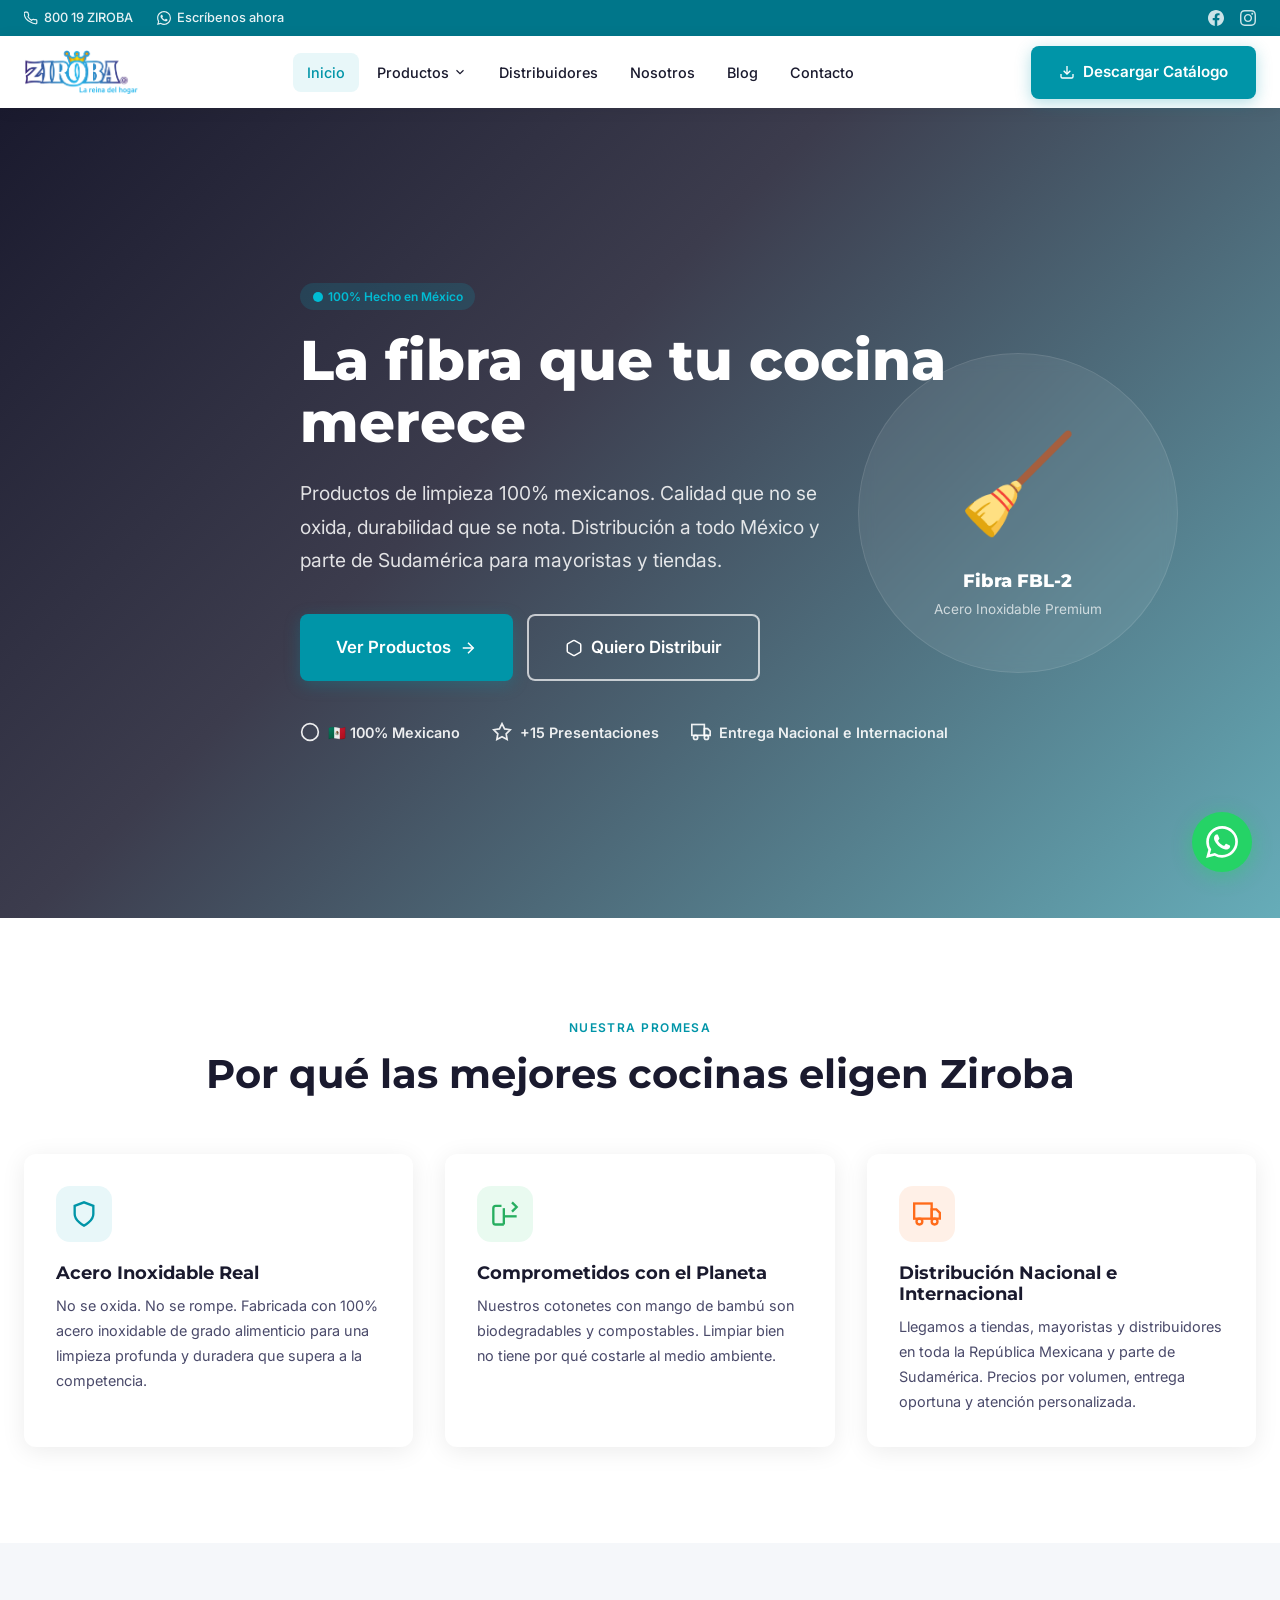
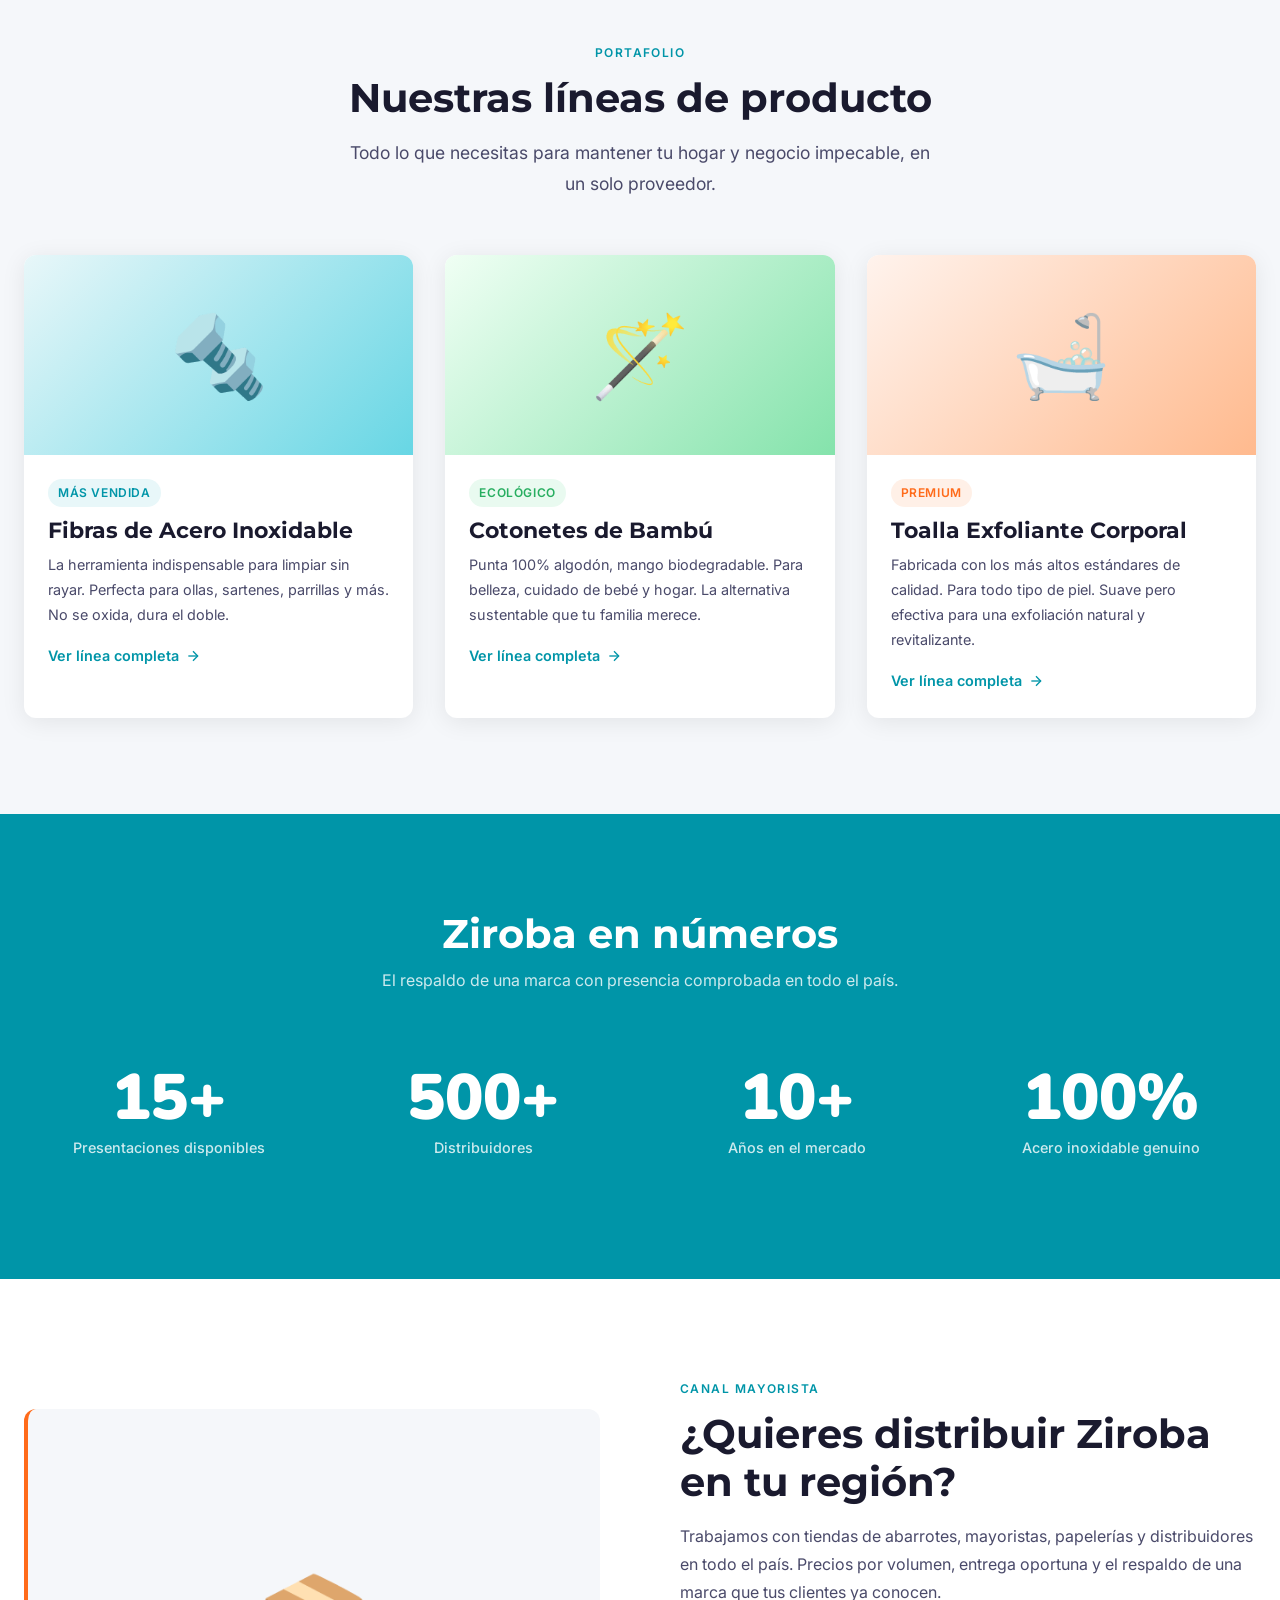
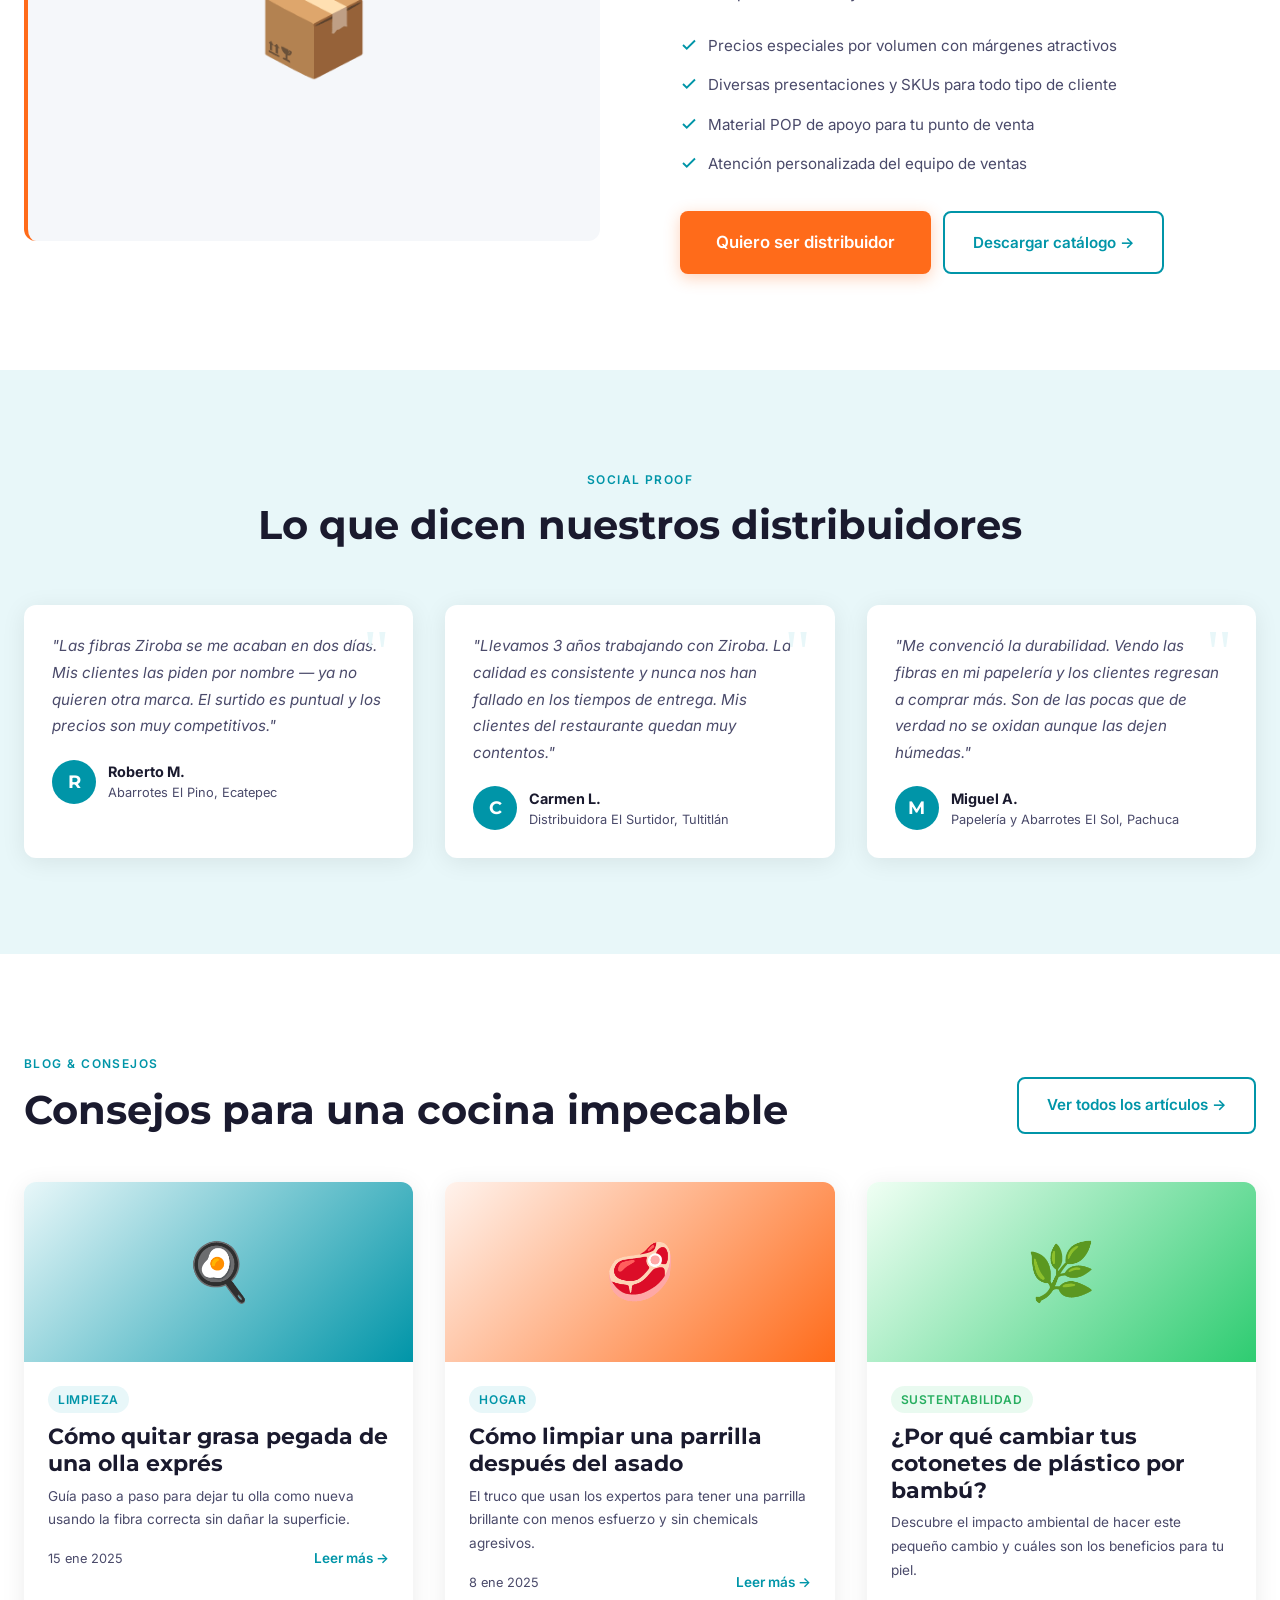
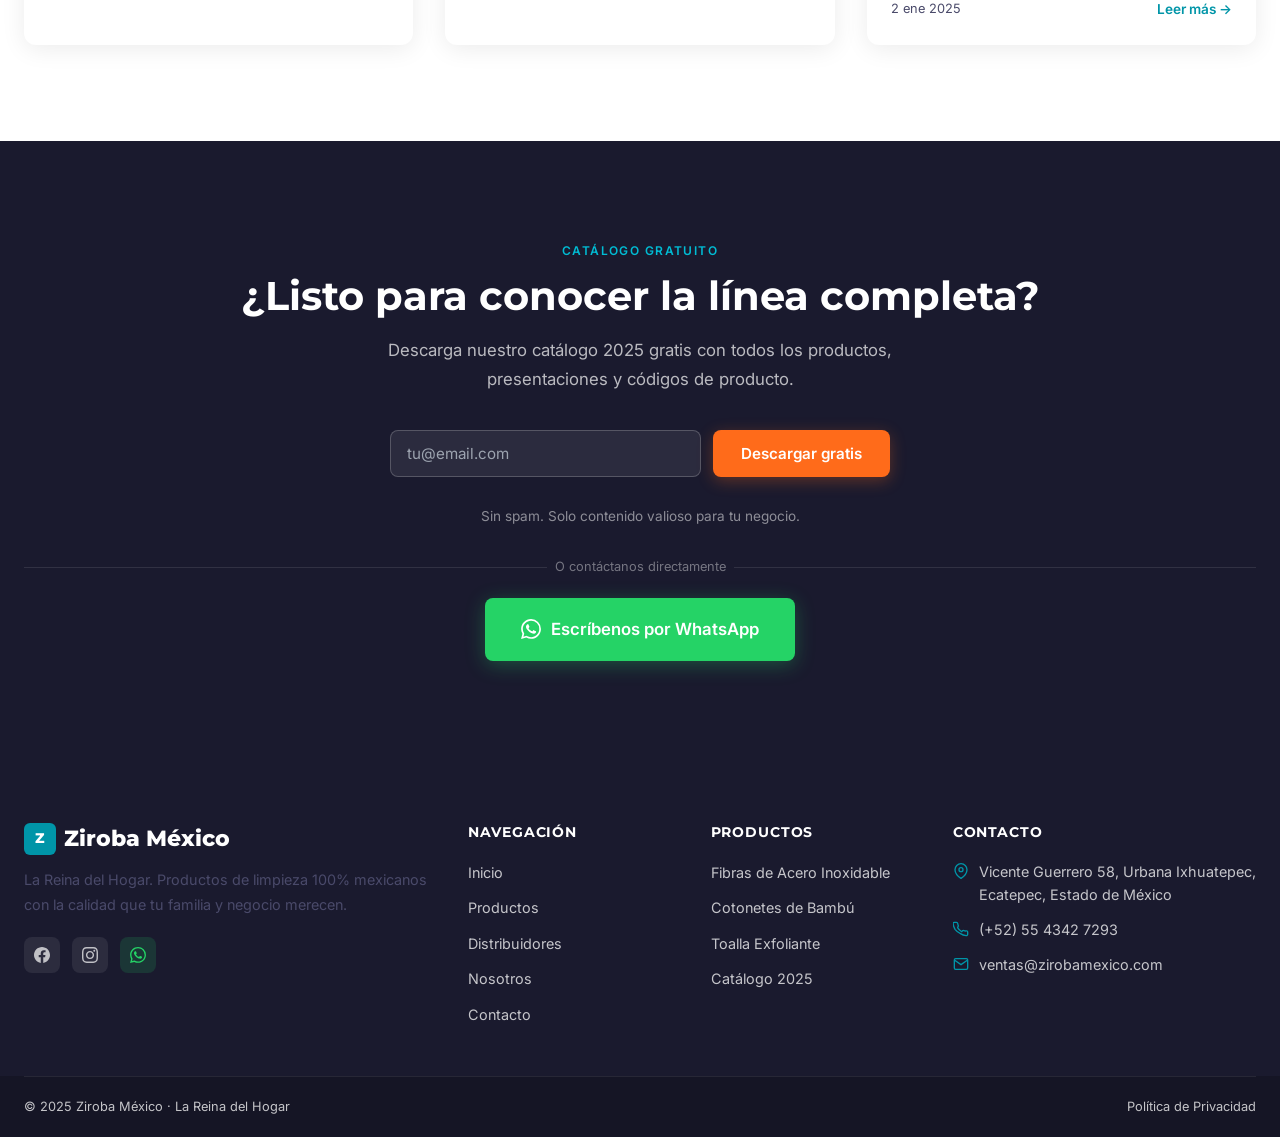
==== commit 5b07ba7e: "CAMBIOS CON CLAUDE" ====
--- a/index.html
+++ b/index.html
@@ -273,8 +273,8 @@
           <div class="stat-card__label">Presentaciones disponibles</div>
         </div>
         <div class="stat-card reveal reveal-delay-1">
-          <div class="stat-card__number" data-counter data-target="5000" data-suffix="+">0+</div>
-          <div class="stat-card__label">Puntos de venta en México</div>
+          <div class="stat-card__number" data-counter data-target="500" data-suffix="+">0+</div>
+          <div class="stat-card__label">Distribuidores</div>
         </div>
         <div class="stat-card reveal reveal-delay-2">
           <div class="stat-card__number" data-counter data-target="10" data-suffix="+">0+</div>
